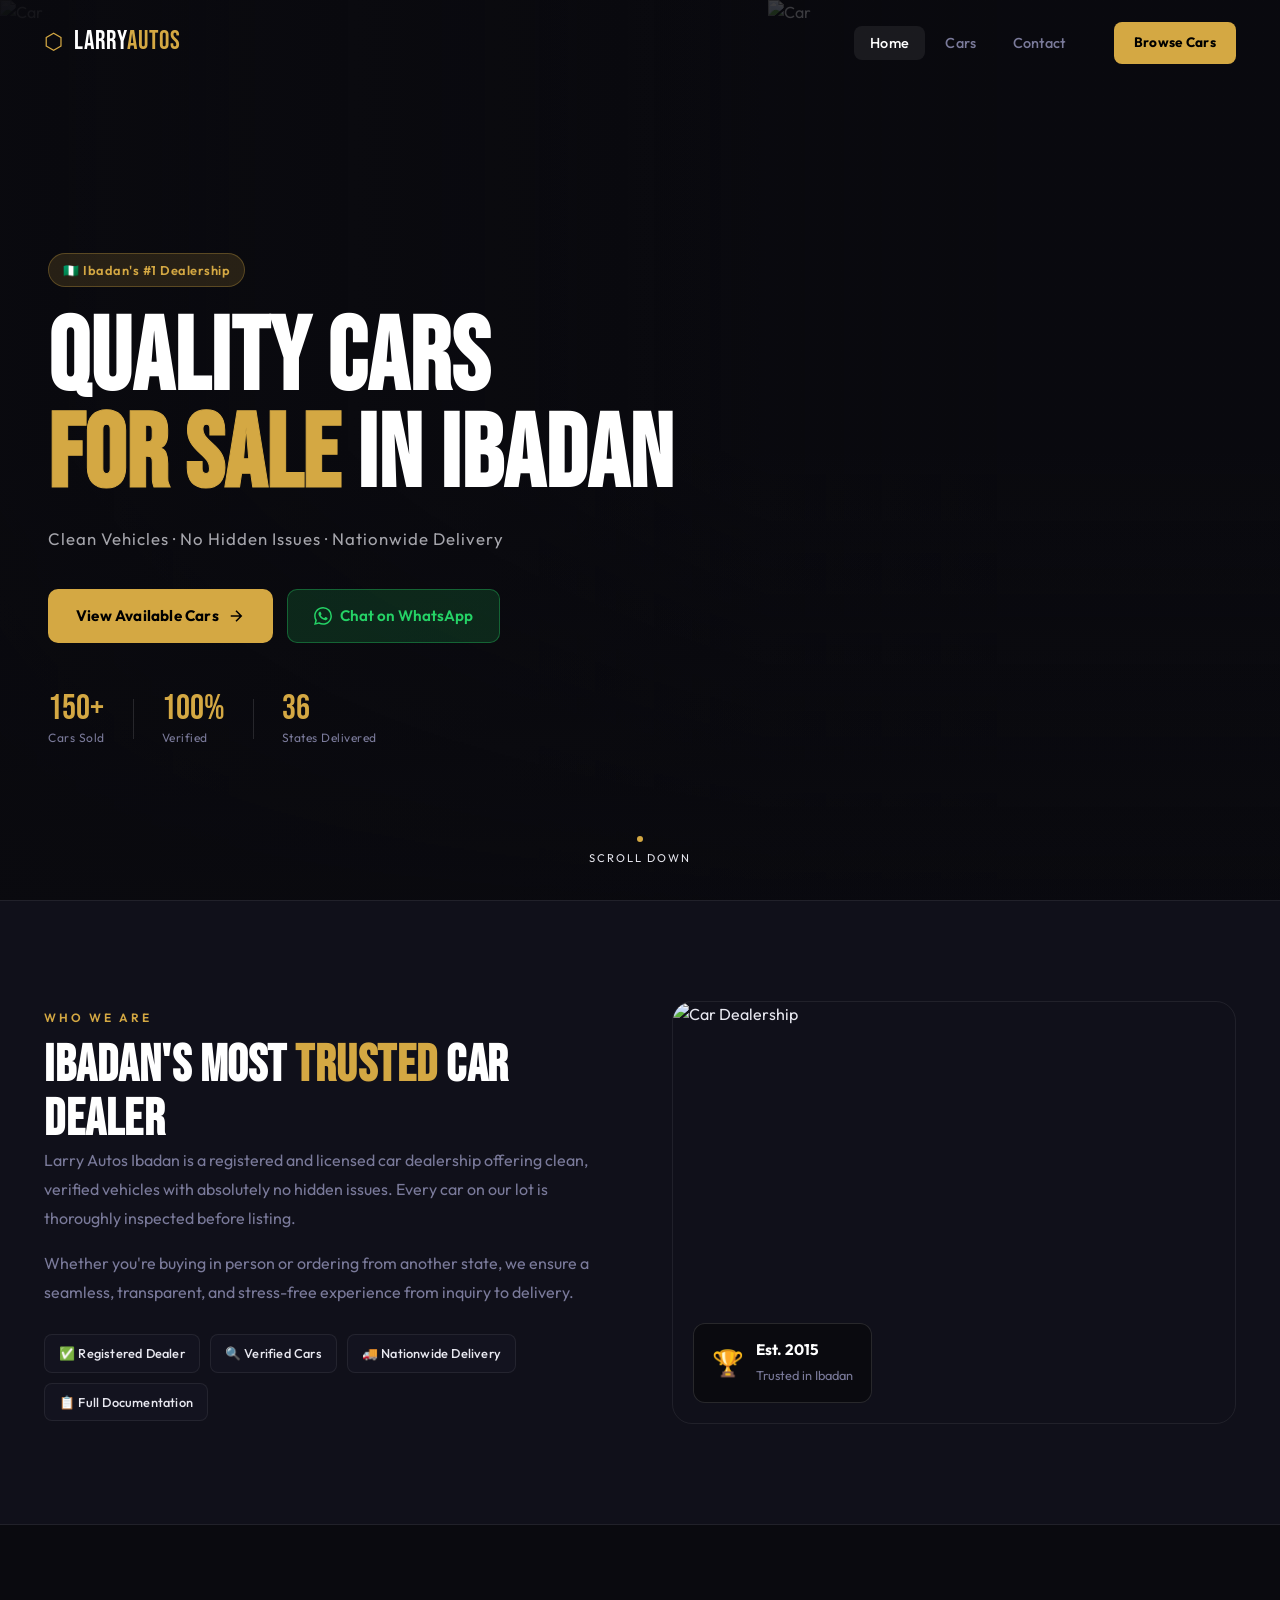
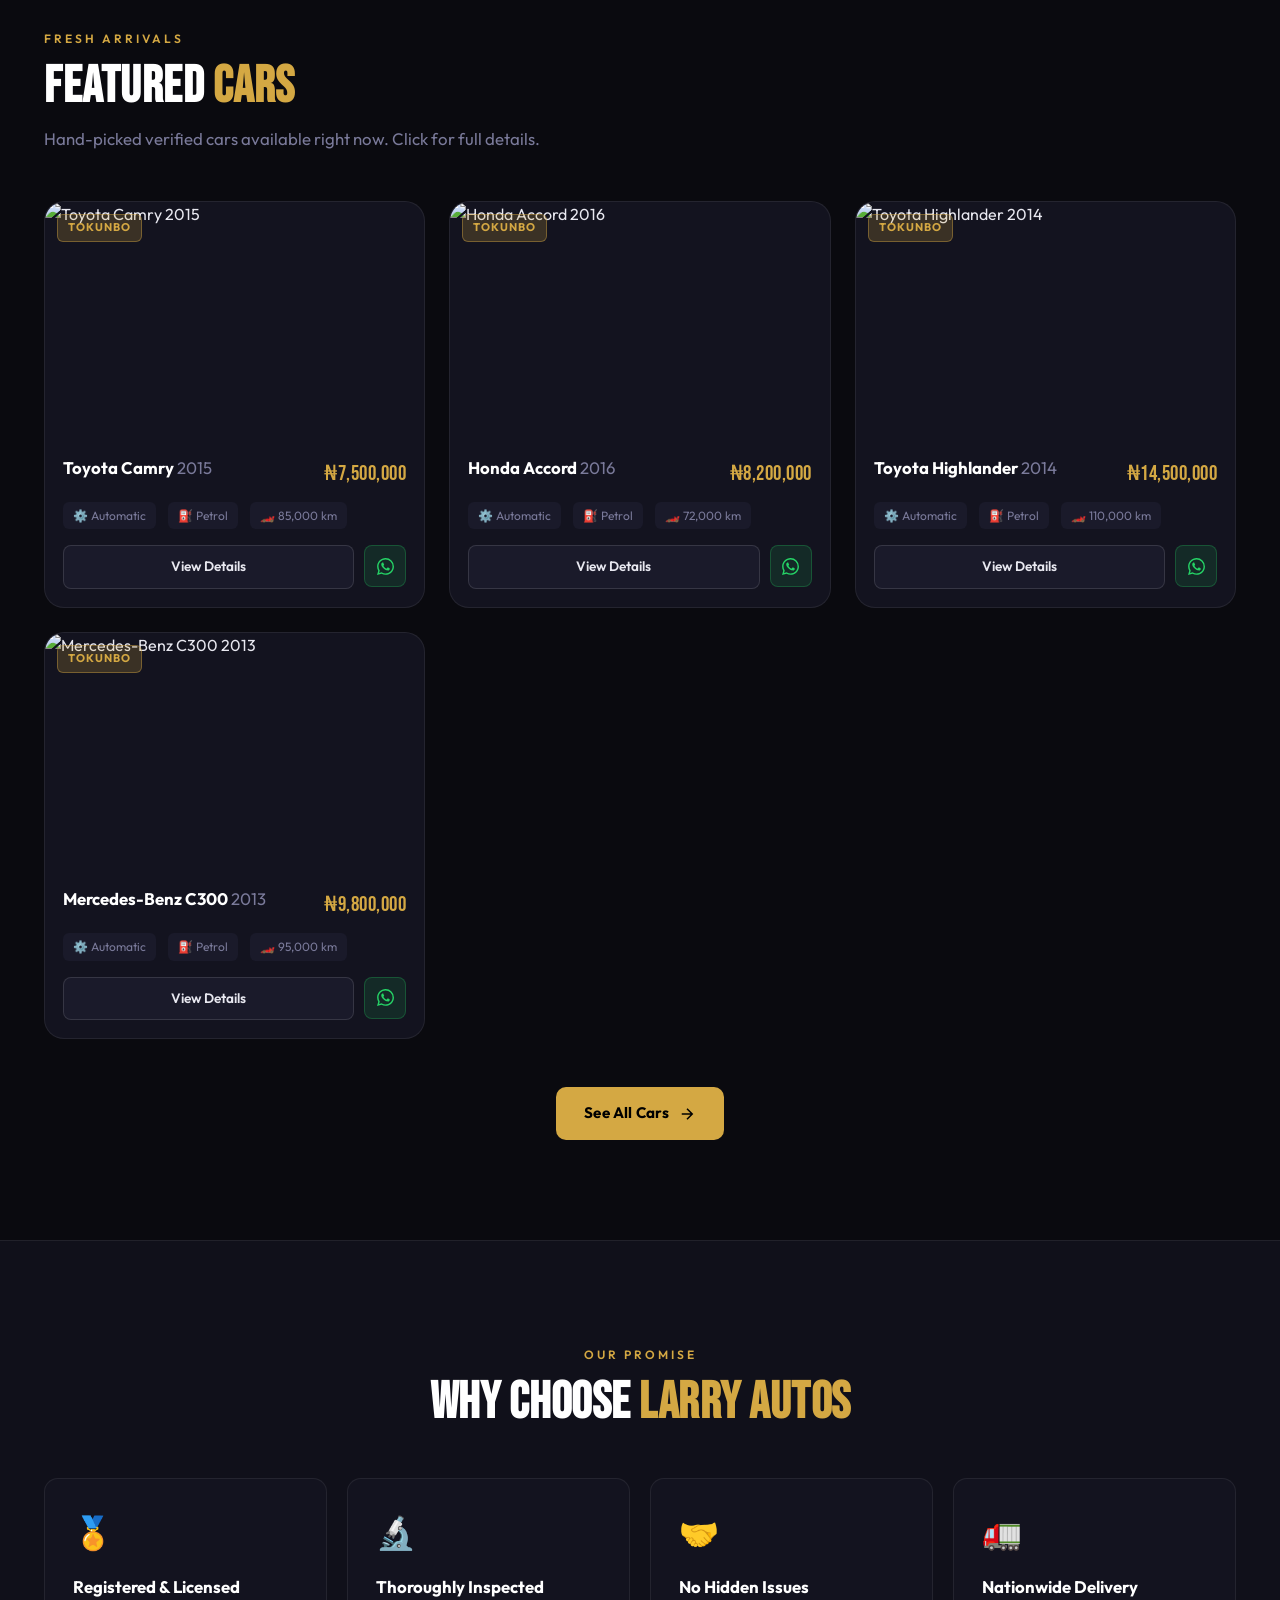
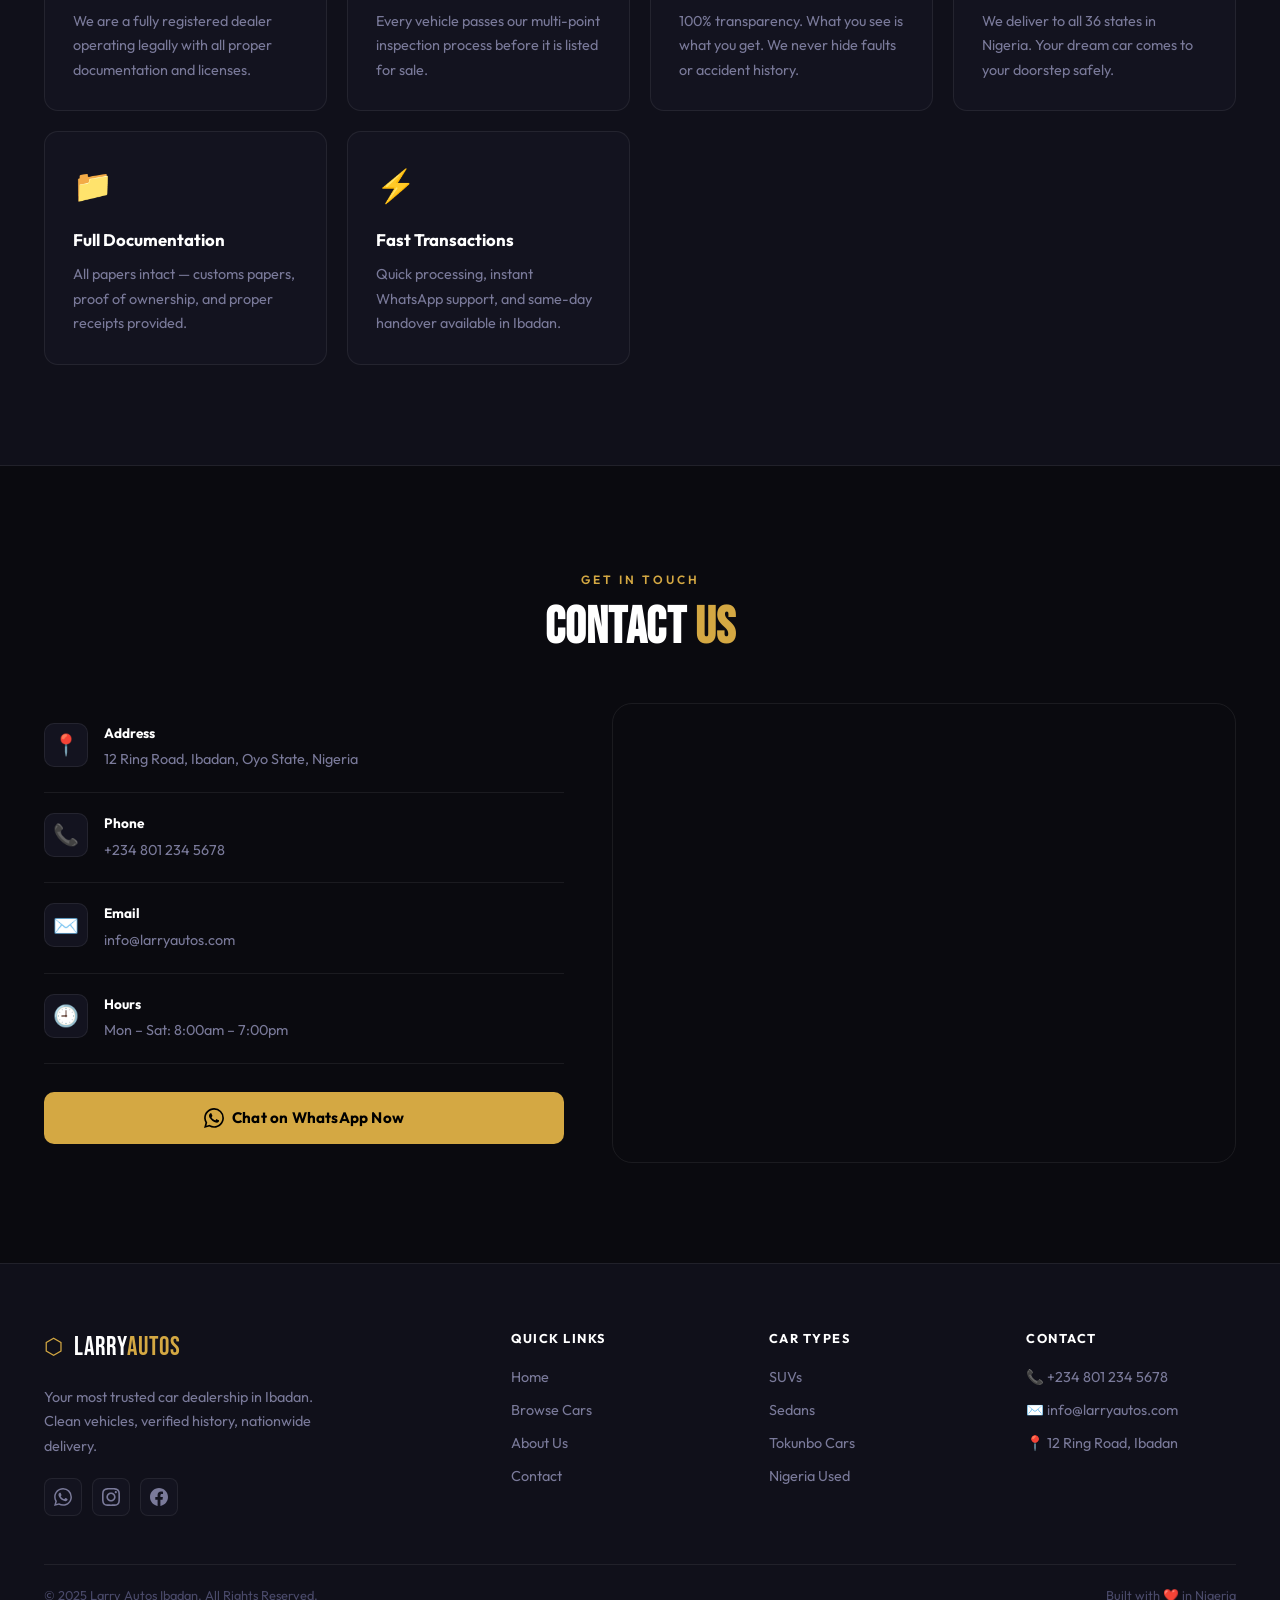
==== index.html @ ff85d88a "First commit" ====
<!DOCTYPE html>
<html lang="en">
<head>
  <meta charset="UTF-8" />
  <meta name="viewport" content="width=device-width, initial-scale=1.0" />
  <title>Larry Autos Ibadan — Quality Cars for Sale</title>
  <link rel="preconnect" href="https://fonts.googleapis.com" />
  <link rel="preconnect" href="https://fonts.gstatic.com" crossorigin />
  <link href="https://fonts.googleapis.com/css2?family=Bebas+Neue&family=Outfit:wght@300;400;500;600;700&display=swap" rel="stylesheet" />
  <link rel="stylesheet" href="style.css" />
</head>
<body>

<!-- ========== NAVBAR ========== -->
<nav class="navbar" id="navbar">
  <div class="nav-inner">
    <a href="index.html" class="logo">
      <span class="logo-icon">⬡</span>
      <span class="logo-text">Larry<span class="logo-accent">Autos</span></span>
    </a>
    <ul class="nav-links" id="navLinks">
      <li><a href="index.html" class="nav-link active">Home</a></li>
      <li><a href="cars.html" class="nav-link">Cars</a></li>
      <li><a href="#contact" class="nav-link">Contact</a></li>
    </ul>
    <a href="cars.html" class="btn-nav">Browse Cars</a>
    <button class="hamburger" id="hamburger" aria-label="Menu">
      <span></span><span></span><span></span>
    </button>
  </div>
</nav>

<!-- ========== HERO SECTION ========== -->
<section class="hero" id="home">
  <div class="hero-bg">
    <div class="hero-track" id="heroTrack">
      <!-- Cars injected by JS -->
    </div>
    <div class="hero-overlay"></div>
  </div>

  <div class="hero-content">
    <div class="hero-badge">🇳🇬 Ibadan's #1 Dealership</div>
    <h1 class="hero-title">
      Quality Cars<br/>
      <span class="hero-accent">For Sale</span> in Ibadan
    </h1>
    <p class="hero-sub">Clean Vehicles · No Hidden Issues · Nationwide Delivery</p>
    <div class="hero-cta">
      <a href="cars.html" class="btn-primary">
        View Available Cars
        <svg width="18" height="18" viewBox="0 0 24 24" fill="none" stroke="currentColor" stroke-width="2"><path d="M5 12h14M12 5l7 7-7 7"/></svg>
      </a>
      <a href="https://wa.me/2348012345678?text=Hello%20Larry%20Autos%2C%20I%20want%20to%20buy%20a%20car" target="_blank" class="btn-whatsapp">
        <svg width="18" height="18" viewBox="0 0 24 24" fill="currentColor"><path d="M17.472 14.382c-.297-.149-1.758-.867-2.03-.967-.273-.099-.471-.148-.67.15-.197.297-.767.966-.94 1.164-.173.199-.347.223-.644.075-.297-.15-1.255-.463-2.39-1.475-.883-.788-1.48-1.761-1.653-2.059-.173-.297-.018-.458.13-.606.134-.133.298-.347.446-.52.149-.174.198-.298.298-.497.099-.198.05-.371-.025-.52-.075-.149-.669-1.612-.916-2.207-.242-.579-.487-.5-.669-.51-.173-.008-.371-.01-.57-.01-.198 0-.52.074-.792.372-.272.297-1.04 1.016-1.04 2.479 0 1.462 1.065 2.875 1.213 3.074.149.198 2.096 3.2 5.077 4.487.709.306 1.262.489 1.694.625.712.227 1.36.195 1.871.118.571-.085 1.758-.719 2.006-1.413.248-.694.248-1.289.173-1.413-.074-.124-.272-.198-.57-.347m-5.421 7.403h-.004a9.87 9.87 0 01-5.031-1.378l-.361-.214-3.741.982.998-3.648-.235-.374a9.86 9.86 0 01-1.51-5.26c.001-5.45 4.436-9.884 9.888-9.884 2.64 0 5.122 1.03 6.988 2.898a9.825 9.825 0 012.893 6.994c-.003 5.45-4.437 9.884-9.885 9.884m8.413-18.297A11.815 11.815 0 0012.05 0C5.495 0 .16 5.335.157 11.892c0 2.096.547 4.142 1.588 5.945L.057 24l6.305-1.654a11.882 11.882 0 005.683 1.448h.005c6.554 0 11.89-5.335 11.893-11.893a11.821 11.821 0 00-3.48-8.413z"/></svg>
        Chat on WhatsApp
      </a>
    </div>
  </div>

  <div class="hero-stats">
    <div class="stat"><span class="stat-num">150+</span><span class="stat-label">Cars Sold</span></div>
    <div class="stat-divider"></div>
    <div class="stat"><span class="stat-num">100%</span><span class="stat-label">Verified</span></div>
    <div class="stat-divider"></div>
    <div class="stat"><span class="stat-num">36</span><span class="stat-label">States Delivered</span></div>
  </div>

  <div class="hero-scroll">
    <div class="scroll-dot"></div>
    <span>Scroll Down</span>
  </div>
</section>

<!-- ========== ABOUT SECTION ========== -->
<section class="about" id="about">
  <div class="container">
    <div class="about-grid">
      <div class="about-text">
        <div class="section-label">Who We Are</div>
        <h2 class="section-title">Ibadan's Most <span class="accent">Trusted</span> Car Dealer</h2>
        <p>Larry Autos Ibadan is a registered and licensed car dealership offering clean, verified vehicles with absolutely no hidden issues. Every car on our lot is thoroughly inspected before listing.</p>
        <p>Whether you're buying in person or ordering from another state, we ensure a seamless, transparent, and stress-free experience from inquiry to delivery.</p>
        <div class="about-badges">
          <div class="badge">✅ Registered Dealer</div>
          <div class="badge">🔍 Verified Cars</div>
          <div class="badge">🚚 Nationwide Delivery</div>
          <div class="badge">📋 Full Documentation</div>
        </div>
      </div>
      <div class="about-visual">
        <div class="about-img-wrap">
          <img src="https://images.unsplash.com/photo-1568844293986-8d0400bd4745?w=700&q=80" alt="Car Dealership" loading="lazy" />
          <div class="about-card-float">
            <div class="float-icon">🏆</div>
            <div>
              <strong>Est. 2015</strong>
              <span>Trusted in Ibadan</span>
            </div>
          </div>
        </div>
      </div>
    </div>
  </div>
</section>

<!-- ========== FEATURED CARS ========== -->
<section class="featured" id="featured">
  <div class="container">
    <div class="section-head">
      <div class="section-label">Fresh Arrivals</div>
      <h2 class="section-title">Featured <span class="accent">Cars</span></h2>
      <p>Hand-picked verified cars available right now. Click for full details.</p>
    </div>
    <div class="cars-grid" id="featuredGrid">
      <!-- Injected by JS -->
      <div class="skeleton-card"></div>
      <div class="skeleton-card"></div>
      <div class="skeleton-card"></div>
    </div>
    <div class="section-foot">
      <a href="cars.html" class="btn-primary">
        See All Cars
        <svg width="18" height="18" viewBox="0 0 24 24" fill="none" stroke="currentColor" stroke-width="2"><path d="M5 12h14M12 5l7 7-7 7"/></svg>
      </a>
    </div>
  </div>
</section>

<!-- ========== WHY CHOOSE US ========== -->
<section class="why" id="why">
  <div class="container">
    <div class="section-head center">
      <div class="section-label">Our Promise</div>
      <h2 class="section-title">Why Choose <span class="accent">Larry Autos</span></h2>
    </div>
    <div class="why-grid">
      <div class="why-card">
        <div class="why-icon">🏅</div>
        <h3>Registered & Licensed</h3>
        <p>We are a fully registered dealer operating legally with all proper documentation and licenses.</p>
      </div>
      <div class="why-card">
        <div class="why-icon">🔬</div>
        <h3>Thoroughly Inspected</h3>
        <p>Every vehicle passes our multi-point inspection process before it is listed for sale.</p>
      </div>
      <div class="why-card">
        <div class="why-icon">🤝</div>
        <h3>No Hidden Issues</h3>
        <p>100% transparency. What you see is what you get. We never hide faults or accident history.</p>
      </div>
      <div class="why-card">
        <div class="why-icon">🚛</div>
        <h3>Nationwide Delivery</h3>
        <p>We deliver to all 36 states in Nigeria. Your dream car comes to your doorstep safely.</p>
      </div>
      <div class="why-card">
        <div class="why-icon">📁</div>
        <h3>Full Documentation</h3>
        <p>All papers intact — customs papers, proof of ownership, and proper receipts provided.</p>
      </div>
      <div class="why-card">
        <div class="why-icon">⚡</div>
        <h3>Fast Transactions</h3>
        <p>Quick processing, instant WhatsApp support, and same-day handover available in Ibadan.</p>
      </div>
    </div>
  </div>
</section>

<!-- ========== CONTACT SECTION ========== -->
<section class="contact" id="contact">
  <div class="container">
    <div class="section-head center">
      <div class="section-label">Get In Touch</div>
      <h2 class="section-title">Contact <span class="accent">Us</span></h2>
    </div>
    <div class="contact-grid">
      <div class="contact-info">
        <div class="contact-item">
          <div class="contact-icon">📍</div>
          <div>
            <strong>Address</strong>
            <span>12 Ring Road, Ibadan, Oyo State, Nigeria</span>
          </div>
        </div>
        <div class="contact-item">
          <div class="contact-icon">📞</div>
          <div>
            <strong>Phone</strong>
            <span><a href="tel:+2348012345678">+234 801 234 5678</a></span>
          </div>
        </div>
        <div class="contact-item">
          <div class="contact-icon">✉️</div>
          <div>
            <strong>Email</strong>
            <span><a href="mailto:info@larryautos.com">info@larryautos.com</a></span>
          </div>
        </div>
        <div class="contact-item">
          <div class="contact-icon">🕘</div>
          <div>
            <strong>Hours</strong>
            <span>Mon – Sat: 8:00am – 7:00pm</span>
          </div>
        </div>
        <a href="https://wa.me/2348012345678?text=Hello%20Larry%20Autos%2C%20I%27d%20like%20to%20inquire%20about%20a%20car." target="_blank" class="btn-primary wa-big">
          <svg width="20" height="20" viewBox="0 0 24 24" fill="currentColor"><path d="M17.472 14.382c-.297-.149-1.758-.867-2.03-.967-.273-.099-.471-.148-.67.15-.197.297-.767.966-.94 1.164-.173.199-.347.223-.644.075-.297-.15-1.255-.463-2.39-1.475-.883-.788-1.48-1.761-1.653-2.059-.173-.297-.018-.458.13-.606.134-.133.298-.347.446-.52.149-.174.198-.298.298-.497.099-.198.05-.371-.025-.52-.075-.149-.669-1.612-.916-2.207-.242-.579-.487-.5-.669-.51-.173-.008-.371-.01-.57-.01-.198 0-.52.074-.792.372-.272.297-1.04 1.016-1.04 2.479 0 1.462 1.065 2.875 1.213 3.074.149.198 2.096 3.2 5.077 4.487.709.306 1.262.489 1.694.625.712.227 1.36.195 1.871.118.571-.085 1.758-.719 2.006-1.413.248-.694.248-1.289.173-1.413-.074-.124-.272-.198-.57-.347m-5.421 7.403h-.004a9.87 9.87 0 01-5.031-1.378l-.361-.214-3.741.982.998-3.648-.235-.374a9.86 9.86 0 01-1.51-5.26c.001-5.45 4.436-9.884 9.888-9.884 2.64 0 5.122 1.03 6.988 2.898a9.825 9.825 0 012.893 6.994c-.003 5.45-4.437 9.884-9.885 9.884m8.413-18.297A11.815 11.815 0 0012.05 0C5.495 0 .16 5.335.157 11.892c0 2.096.547 4.142 1.588 5.945L.057 24l6.305-1.654a11.882 11.882 0 005.683 1.448h.005c6.554 0 11.89-5.335 11.893-11.893a11.821 11.821 0 00-3.48-8.413z"/></svg>
          Chat on WhatsApp Now
        </a>
      </div>
      <div class="contact-map">
        <iframe src="https://www.google.com/maps/embed?pb=!1m18!1m12!1m3!1d126091.85985993965!2d3.8468908317871094!3d7.397505499999996!2m3!1f0!2f0!3f0!3m2!1i1024!2i768!4f13.1!3m3!1m2!1s0x10398d238b3a0c13%3A0x8c21ba4fbebaad8!2sIbadan%2C%20Oyo%20State!5e0!3m2!1sen!2sng!4v1710000000000!5m2!1sen!2sng" width="100%" height="100%" style="border:0;border-radius:16px;" allowfullscreen="" loading="lazy"></iframe>
      </div>
    </div>
  </div>
</section>

<!-- ========== FOOTER ========== -->
<footer class="footer">
  <div class="container">
    <div class="footer-grid">
      <div class="footer-brand">
        <a href="index.html" class="logo">
          <span class="logo-icon">⬡</span>
          <span class="logo-text">Larry<span class="logo-accent">Autos</span></span>
        </a>
        <p>Your most trusted car dealership in Ibadan. Clean vehicles, verified history, nationwide delivery.</p>
        <div class="footer-social">
          <a href="https://wa.me/2348012345678" target="_blank" aria-label="WhatsApp">
            <svg width="18" height="18" viewBox="0 0 24 24" fill="currentColor"><path d="M17.472 14.382c-.297-.149-1.758-.867-2.03-.967-.273-.099-.471-.148-.67.15-.197.297-.767.966-.94 1.164-.173.199-.347.223-.644.075-.297-.15-1.255-.463-2.39-1.475-.883-.788-1.48-1.761-1.653-2.059-.173-.297-.018-.458.13-.606.134-.133.298-.347.446-.52.149-.174.198-.298.298-.497.099-.198.05-.371-.025-.52-.075-.149-.669-1.612-.916-2.207-.242-.579-.487-.5-.669-.51-.173-.008-.371-.01-.57-.01-.198 0-.52.074-.792.372-.272.297-1.04 1.016-1.04 2.479 0 1.462 1.065 2.875 1.213 3.074.149.198 2.096 3.2 5.077 4.487.709.306 1.262.489 1.694.625.712.227 1.36.195 1.871.118.571-.085 1.758-.719 2.006-1.413.248-.694.248-1.289.173-1.413-.074-.124-.272-.198-.57-.347m-5.421 7.403h-.004a9.87 9.87 0 01-5.031-1.378l-.361-.214-3.741.982.998-3.648-.235-.374a9.86 9.86 0 01-1.51-5.26c.001-5.45 4.436-9.884 9.888-9.884 2.64 0 5.122 1.03 6.988 2.898a9.825 9.825 0 012.893 6.994c-.003 5.45-4.437 9.884-9.885 9.884m8.413-18.297A11.815 11.815 0 0012.05 0C5.495 0 .16 5.335.157 11.892c0 2.096.547 4.142 1.588 5.945L.057 24l6.305-1.654a11.882 11.882 0 005.683 1.448h.005c6.554 0 11.89-5.335 11.893-11.893a11.821 11.821 0 00-3.48-8.413z"/></svg>
          </a>
          <a href="https://instagram.com/larryautos" target="_blank" aria-label="Instagram">
            <svg width="18" height="18" viewBox="0 0 24 24" fill="currentColor"><path d="M12 2.163c3.204 0 3.584.012 4.85.07 3.252.148 4.771 1.691 4.919 4.919.058 1.265.069 1.645.069 4.849 0 3.205-.012 3.584-.069 4.849-.149 3.225-1.664 4.771-4.919 4.919-1.266.058-1.644.07-4.85.07-3.204 0-3.584-.012-4.849-.07-3.26-.149-4.771-1.699-4.919-4.92-.058-1.265-.07-1.644-.07-4.849 0-3.204.013-3.583.07-4.849.149-3.227 1.664-4.771 4.919-4.919 1.266-.057 1.645-.069 4.849-.069zm0-2.163c-3.259 0-3.667.014-4.947.072-4.358.2-6.78 2.618-6.98 6.98-.059 1.281-.073 1.689-.073 4.948 0 3.259.014 3.668.072 4.948.2 4.358 2.618 6.78 6.98 6.98 1.281.058 1.689.072 4.948.072 3.259 0 3.668-.014 4.948-.072 4.354-.2 6.782-2.618 6.979-6.98.059-1.28.073-1.689.073-4.948 0-3.259-.014-3.667-.072-4.947-.196-4.354-2.617-6.78-6.979-6.98-1.281-.059-1.69-.073-4.949-.073zm0 5.838c-3.403 0-6.162 2.759-6.162 6.162s2.759 6.163 6.162 6.163 6.162-2.759 6.162-6.163c0-3.403-2.759-6.162-6.162-6.162zm0 10.162c-2.209 0-4-1.79-4-4 0-2.209 1.791-4 4-4s4 1.791 4 4c0 2.21-1.791 4-4 4zm6.406-11.845c-.796 0-1.441.645-1.441 1.44s.645 1.44 1.441 1.44c.795 0 1.439-.645 1.439-1.44s-.644-1.44-1.439-1.44z"/></svg>
          </a>
          <a href="https://facebook.com/larryautos" target="_blank" aria-label="Facebook">
            <svg width="18" height="18" viewBox="0 0 24 24" fill="currentColor"><path d="M24 12.073c0-6.627-5.373-12-12-12s-12 5.373-12 12c0 5.99 4.388 10.954 10.125 11.854v-8.385H7.078v-3.47h3.047V9.43c0-3.007 1.792-4.669 4.533-4.669 1.312 0 2.686.235 2.686.235v2.953H15.83c-1.491 0-1.956.925-1.956 1.874v2.25h3.328l-.532 3.47h-2.796v8.385C19.612 23.027 24 18.062 24 12.073z"/></svg>
          </a>
        </div>
      </div>
      <div class="footer-col">
        <h4>Quick Links</h4>
        <ul>
          <li><a href="index.html">Home</a></li>
          <li><a href="cars.html">Browse Cars</a></li>
          <li><a href="#about">About Us</a></li>
          <li><a href="#contact">Contact</a></li>
        </ul>
      </div>
      <div class="footer-col">
        <h4>Car Types</h4>
        <ul>
          <li><a href="cars.html?type=suv">SUVs</a></li>
          <li><a href="cars.html?type=sedan">Sedans</a></li>
          <li><a href="cars.html?condition=tokunbo">Tokunbo Cars</a></li>
          <li><a href="cars.html?condition=nigeria+used">Nigeria Used</a></li>
        </ul>
      </div>
      <div class="footer-col">
        <h4>Contact</h4>
        <ul>
          <li>📞 +234 801 234 5678</li>
          <li>✉️ info@larryautos.com</li>
          <li>📍 12 Ring Road, Ibadan</li>
        </ul>
      </div>
    </div>
    <div class="footer-bottom">
      <p>© 2025 Larry Autos Ibadan. All Rights Reserved.</p>
      <p>Built with ❤️ in Nigeria</p>
    </div>
  </div>
</footer>

<script src="main.js"></script>
<script>
  // Load featured cars
  fetch('data.json')
    .then(r => r.json())
    .then(data => {
      const featured = data.cars.filter(c => c.featured).slice(0, 6);
      const grid = document.getElementById('featuredGrid');
      grid.innerHTML = featured.map(car => buildCarCard(car)).join('');
    });
</script>
</body>
</html>
---- style.css ----
/* ============================================================
   LARRY AUTOS — style.css
   Dark luxury automotive theme
   ============================================================ */

/* ---------- CSS VARIABLES ---------- */
:root {
  --bg:         #0a0a0f;
  --bg-2:       #10101a;
  --bg-card:    #13131f;
  --bg-card-2:  #1a1a2a;
  --border:     rgba(255,255,255,0.07);
  --border-2:   rgba(255,255,255,0.12);
  --gold:       #d4a843;
  --gold-dark:  #b8912e;
  --gold-light: #f0c060;
  --red:        #e03535;
  --green:      #25d366;
  --text:       #e8e8f0;
  --text-muted: #7a7a9a;
  --text-dim:   #4a4a6a;
  --white:      #ffffff;
  --font-head:  'Bebas Neue', sans-serif;
  --font-body:  'Outfit', sans-serif;
  --radius:     14px;
  --radius-lg:  20px;
  --shadow:     0 8px 32px rgba(0,0,0,0.5);
  --shadow-glow:0 0 40px rgba(212,168,67,0.15);
  --transition: all 0.3s cubic-bezier(0.4,0,0.2,1);
}

/* ---------- RESET & BASE ---------- */
*, *::before, *::after { box-sizing: border-box; margin: 0; padding: 0; }

html { scroll-behavior: smooth; font-size: 16px; }

body {
  background: var(--bg);
  color: var(--text);
  font-family: var(--font-body);
  line-height: 1.6;
  overflow-x: hidden;
}

body.inner-page { padding-top: 80px; }

img { display: block; width: 100%; height: 100%; object-fit: cover; }
a { color: inherit; text-decoration: none; }
ul { list-style: none; }
button { cursor: pointer; border: none; background: none; font-family: var(--font-body); }

.container {
  width: 100%;
  max-width: 1240px;
  margin: 0 auto;
  padding: 0 24px;
}

/* ---------- SCROLLBAR ---------- */
::-webkit-scrollbar { width: 6px; }
::-webkit-scrollbar-track { background: var(--bg); }
::-webkit-scrollbar-thumb { background: var(--gold-dark); border-radius: 3px; }

/* ---------- SELECTION ---------- */
::selection { background: var(--gold); color: #000; }

/* ============================================================
   NAVBAR
   ============================================================ */
.navbar {
  position: fixed;
  top: 0; left: 0; right: 0;
  z-index: 1000;
  padding: 22px 0;
  transition: var(--transition);
}

.navbar.scrolled {
  background: rgba(10,10,15,0.96);
  backdrop-filter: blur(20px);
  border-bottom: 1px solid var(--border);
  padding: 14px 0;
  box-shadow: 0 4px 30px rgba(0,0,0,0.4);
}

.nav-inner {
  max-width: 1240px;
  margin: 0 auto;
  padding: 0 24px;
  display: flex;
  align-items: center;
  gap: 32px;
}

.logo {
  display: flex;
  align-items: center;
  gap: 10px;
  font-family: var(--font-head);
  font-size: 1.6rem;
  letter-spacing: 1px;
  text-decoration: none;
  flex-shrink: 0;
}

.logo-icon {
  color: var(--gold);
  font-size: 1.4rem;
  line-height: 1;
}

.logo-text { color: var(--white); }
.logo-accent { color: var(--gold); }

.nav-links {
  display: flex;
  gap: 4px;
  margin-left: auto;
}

.nav-link {
  padding: 8px 16px;
  font-size: 0.9rem;
  font-weight: 500;
  color: var(--text-muted);
  border-radius: 8px;
  transition: var(--transition);
  letter-spacing: 0.3px;
}

.nav-link:hover, .nav-link.active {
  color: var(--white);
  background: var(--border);
}

.btn-nav {
  background: var(--gold);
  color: #000;
  font-weight: 700;
  font-size: 0.85rem;
  padding: 10px 20px;
  border-radius: 8px;
  letter-spacing: 0.3px;
  transition: var(--transition);
  white-space: nowrap;
  flex-shrink: 0;
}

.btn-nav:hover { background: var(--gold-light); transform: translateY(-1px); }

.hamburger {
  display: none;
  flex-direction: column;
  gap: 5px;
  padding: 4px;
  margin-left: auto;
}

.hamburger span {
  display: block;
  width: 24px; height: 2px;
  background: var(--white);
  border-radius: 2px;
  transition: var(--transition);
}

.hamburger.open span:nth-child(1) { transform: translateY(7px) rotate(45deg); }
.hamburger.open span:nth-child(2) { opacity: 0; transform: translateX(-8px); }
.hamburger.open span:nth-child(3) { transform: translateY(-7px) rotate(-45deg); }

/* ============================================================
   BUTTONS
   ============================================================ */
.btn-primary {
  display: inline-flex;
  align-items: center;
  gap: 8px;
  background: var(--gold);
  color: #000;
  font-weight: 700;
  font-size: 0.95rem;
  padding: 14px 28px;
  border-radius: 10px;
  transition: var(--transition);
  letter-spacing: 0.2px;
}

.btn-primary:hover {
  background: var(--gold-light);
  transform: translateY(-2px);
  box-shadow: 0 8px 24px rgba(212,168,67,0.35);
}

.btn-whatsapp {
  display: inline-flex;
  align-items: center;
  gap: 8px;
  background: rgba(37,211,102,0.15);
  border: 1px solid rgba(37,211,102,0.35);
  color: var(--green);
  font-weight: 600;
  font-size: 0.95rem;
  padding: 14px 26px;
  border-radius: 10px;
  transition: var(--transition);
}

.btn-whatsapp:hover {
  background: rgba(37,211,102,0.25);
  transform: translateY(-2px);
}

.btn-outline {
  display: inline-flex;
  align-items: center;
  gap: 8px;
  background: transparent;
  border: 1px solid var(--border-2);
  color: var(--text);
  font-weight: 600;
  font-size: 0.95rem;
  padding: 14px 26px;
  border-radius: 10px;
  transition: var(--transition);
}

.btn-outline:hover {
  border-color: var(--gold);
  color: var(--gold);
  transform: translateY(-2px);
}

/* ============================================================
   HERO SECTION
   ============================================================ */
.hero {
  position: relative;
  min-height: 100vh;
  display: flex;
  flex-direction: column;
  justify-content: center;
  overflow: hidden;
}

.hero-bg {
  position: absolute;
  inset: 0;
  overflow: hidden;
}

.hero-track {
  display: flex;
  gap: 0;
  height: 100%;
  animation: slideTrack 28s linear infinite;
  will-change: transform;
}

@keyframes slideTrack {
  0%   { transform: translateX(0); }
  100% { transform: translateX(-50%); }
}

.hero-car-slide {
  flex-shrink: 0;
  width: 60vw;
  height: 100vh;
  position: relative;
  overflow: hidden;
}

.hero-car-slide img {
  width: 100%;
  height: 100%;
  object-fit: cover;
  object-position: center;
  filter: brightness(0.5) saturate(0.8);
}

.slide-shimmer {
  position: absolute;
  inset: 0;
  background: linear-gradient(90deg, rgba(10,10,15,0.4) 0%, transparent 30%, transparent 70%, rgba(10,10,15,0.4) 100%);
}

.hero-overlay {
  position: absolute;
  inset: 0;
  background: 
    linear-gradient(to right, rgba(10,10,15,0.85) 0%, rgba(10,10,15,0.3) 60%),
    linear-gradient(to top, rgba(10,10,15,0.9) 0%, transparent 50%);
}

.hero-content {
  position: relative;
  z-index: 10;
  padding: 0 24px;
  max-width: 720px;
  margin: 0 auto 0 max(24px, calc(50vw - 620px));
  padding-top: 100px;
}

.hero-badge {
  display: inline-flex;
  align-items: center;
  gap: 8px;
  background: rgba(212,168,67,0.15);
  border: 1px solid rgba(212,168,67,0.3);
  color: var(--gold);
  font-size: 0.8rem;
  font-weight: 600;
  padding: 6px 14px;
  border-radius: 100px;
  letter-spacing: 0.5px;
  margin-bottom: 24px;
  animation: fadeInDown 0.6s ease both;
}

.hero-title {
  font-family: var(--font-head);
  font-size: clamp(3.5rem, 8vw, 7rem);
  line-height: 0.95;
  letter-spacing: 1px;
  color: var(--white);
  margin-bottom: 20px;
  animation: fadeInUp 0.7s ease 0.1s both;
}

.hero-accent {
  color: var(--gold);
  -webkit-text-stroke: 1px var(--gold);
}

.hero-sub {
  font-size: 1.05rem;
  color: rgba(232,232,240,0.7);
  margin-bottom: 36px;
  letter-spacing: 1px;
  animation: fadeInUp 0.7s ease 0.2s both;
}

.hero-cta {
  display: flex;
  gap: 14px;
  flex-wrap: wrap;
  animation: fadeInUp 0.7s ease 0.3s both;
}

.hero-stats {
  position: relative;
  z-index: 10;
  display: flex;
  align-items: center;
  gap: 0;
  padding: 0 24px;
  margin: 48px auto 0 max(24px, calc(50vw - 620px));
  max-width: 500px;
  animation: fadeInUp 0.7s ease 0.5s both;
}

.stat {
  display: flex;
  flex-direction: column;
  padding: 0 28px;
}

.stat:first-child { padding-left: 0; }

.stat-num {
  font-family: var(--font-head);
  font-size: 2.2rem;
  color: var(--gold);
  line-height: 1;
}

.stat-label {
  font-size: 0.75rem;
  color: var(--text-muted);
  letter-spacing: 0.5px;
  margin-top: 2px;
}

.stat-divider {
  width: 1px;
  height: 40px;
  background: var(--border-2);
}

.hero-scroll {
  position: absolute;
  bottom: 32px;
  left: 50%;
  transform: translateX(-50%);
  z-index: 10;
  display: flex;
  flex-direction: column;
  align-items: center;
  gap: 8px;
  opacity: 0.5;
  animation: fadeIn 1s ease 1s both;
}

.scroll-dot {
  width: 6px; height: 6px;
  border-radius: 50%;
  background: var(--gold);
  animation: scrollBounce 1.5s ease infinite;
}

@keyframes scrollBounce {
  0%, 100% { transform: translateY(0); opacity: 1; }
  50%       { transform: translateY(6px); opacity: 0.4; }
}

.hero-scroll span { font-size: 0.7rem; letter-spacing: 2px; text-transform: uppercase; }

/* ============================================================
   SECTION COMMONS
   ============================================================ */
.section-label {
  display: inline-block;
  font-size: 0.75rem;
  font-weight: 600;
  letter-spacing: 3px;
  text-transform: uppercase;
  color: var(--gold);
  margin-bottom: 12px;
}

.section-title {
  font-family: var(--font-head);
  font-size: clamp(2.2rem, 4vw, 3.4rem);
  line-height: 1.05;
  color: var(--white);
  letter-spacing: 0.5px;
}

.section-head {
  margin-bottom: 48px;
}

.section-head.center { text-align: center; }
.section-head p { color: var(--text-muted); margin-top: 12px; font-size: 1.05rem; max-width: 500px; }
.section-head.center p { margin: 12px auto 0; }

.section-foot { text-align: center; margin-top: 48px; }

.accent { color: var(--gold); }

/* ============================================================
   ABOUT SECTION
   ============================================================ */
.about {
  padding: 100px 0;
  background: var(--bg-2);
  border-top: 1px solid var(--border);
  border-bottom: 1px solid var(--border);
}

.about-grid {
  display: grid;
  grid-template-columns: 1fr 1fr;
  gap: 64px;
  align-items: center;
}

.about-text p {
  color: var(--text-muted);
  margin-bottom: 16px;
  line-height: 1.8;
}

.about-badges {
  display: flex;
  flex-wrap: wrap;
  gap: 10px;
  margin-top: 28px;
}

.badge {
  background: var(--bg-card);
  border: 1px solid var(--border);
  color: var(--text);
  font-size: 0.8rem;
  font-weight: 500;
  padding: 8px 14px;
  border-radius: 8px;
  letter-spacing: 0.2px;
}

.about-img-wrap {
  position: relative;
  border-radius: var(--radius-lg);
  overflow: hidden;
  aspect-ratio: 4/3;
  border: 1px solid var(--border);
}

.about-img-wrap img {
  width: 100%;
  height: 100%;
  transition: transform 0.6s ease;
}

.about-img-wrap:hover img { transform: scale(1.04); }

.about-card-float {
  position: absolute;
  bottom: 20px;
  left: 20px;
  background: rgba(10,10,15,0.92);
  backdrop-filter: blur(12px);
  border: 1px solid var(--border-2);
  border-radius: 12px;
  padding: 14px 18px;
  display: flex;
  align-items: center;
  gap: 12px;
}

.float-icon { font-size: 1.6rem; }

.about-card-float strong { display: block; color: var(--white); font-size: 0.95rem; }
.about-card-float span  { color: var(--text-muted); font-size: 0.8rem; }

/* ============================================================
   CAR CARDS
   ============================================================ */
.cars-grid {
  display: grid;
  grid-template-columns: repeat(auto-fill, minmax(320px, 1fr));
  gap: 24px;
}

.car-card {
  background: var(--bg-card);
  border: 1px solid var(--border);
  border-radius: var(--radius-lg);
  overflow: hidden;
  transition: var(--transition);
}

.car-card:hover {
  border-color: var(--border-2);
  transform: translateY(-6px);
  box-shadow: var(--shadow), var(--shadow-glow);
}

.card-img-wrap {
  position: relative;
  aspect-ratio: 16/10;
  overflow: hidden;
}

.card-img-wrap img {
  transition: transform 0.5s ease;
}

.car-card:hover .card-img-wrap img { transform: scale(1.06); }

.card-condition {
  position: absolute;
  top: 12px; left: 12px;
  font-size: 0.7rem;
  font-weight: 700;
  letter-spacing: 1px;
  text-transform: uppercase;
  padding: 4px 10px;
  border-radius: 6px;
  z-index: 2;
}

.cond-tokunbo, .tag-tokunbo {
  background: rgba(212,168,67,0.2);
  border: 1px solid rgba(212,168,67,0.4);
  color: var(--gold);
}

.cond-used, .tag-used {
  background: rgba(100,140,255,0.15);
  border: 1px solid rgba(100,140,255,0.3);
  color: #8ab4ff;
}

.card-sold, .sold-overlay {
  position: absolute;
  inset: 0;
  background: rgba(10,10,15,0.75);
  display: flex;
  align-items: center;
  justify-content: center;
  font-family: var(--font-head);
  font-size: 2.5rem;
  letter-spacing: 4px;
  color: var(--red);
  z-index: 3;
  backdrop-filter: blur(4px);
}

.card-overlay {
  position: absolute;
  inset: 0;
  background: rgba(212,168,67,0.08);
  display: flex;
  align-items: center;
  justify-content: center;
  opacity: 0;
  transition: var(--transition);
  z-index: 2;
}

.card-overlay span {
  background: var(--gold);
  color: #000;
  font-weight: 700;
  font-size: 0.85rem;
  padding: 10px 20px;
  border-radius: 8px;
  transform: translateY(8px);
  transition: var(--transition);
  letter-spacing: 0.3px;
}

.car-card:hover .card-overlay { opacity: 1; }
.car-card:hover .card-overlay span { transform: translateY(0); }

.card-body { padding: 18px; }

.card-top {
  display: flex;
  justify-content: space-between;
  align-items: flex-start;
  gap: 12px;
  margin-bottom: 12px;
}

.card-name {
  font-size: 1.05rem;
  font-weight: 700;
  color: var(--white);
  line-height: 1.3;
}

.card-name span { color: var(--text-muted); font-weight: 400; }

.card-price {
  font-family: var(--font-head);
  font-size: 1.3rem;
  color: var(--gold);
  white-space: nowrap;
  letter-spacing: 0.5px;
}

.card-specs {
  display: flex;
  gap: 12px;
  flex-wrap: wrap;
  margin-bottom: 16px;
}

.card-specs span {
  font-size: 0.75rem;
  color: var(--text-muted);
  background: var(--bg-card-2);
  padding: 4px 10px;
  border-radius: 6px;
}

.card-actions {
  display: flex;
  gap: 10px;
}

.btn-card-details {
  flex: 1;
  background: var(--bg-card-2);
  border: 1px solid var(--border-2);
  color: var(--text);
  font-weight: 600;
  font-size: 0.85rem;
  padding: 10px 16px;
  border-radius: 8px;
  text-align: center;
  transition: var(--transition);
}

.btn-card-details:hover {
  background: var(--gold);
  border-color: var(--gold);
  color: #000;
}

.btn-card-wa {
  background: rgba(37,211,102,0.12);
  border: 1px solid rgba(37,211,102,0.25);
  color: var(--green);
  width: 42px;
  height: 42px;
  border-radius: 8px;
  display: flex;
  align-items: center;
  justify-content: center;
  flex-shrink: 0;
  transition: var(--transition);
}

.btn-card-wa:hover { background: rgba(37,211,102,0.25); }

/* ============================================================
   FEATURED SECTION
   ============================================================ */
.featured {
  padding: 100px 0;
  background: var(--bg);
}

/* ============================================================
   WHY CHOOSE US
   ============================================================ */
.why {
  padding: 100px 0;
  background: var(--bg-2);
  border-top: 1px solid var(--border);
  border-bottom: 1px solid var(--border);
}

.why-grid {
  display: grid;
  grid-template-columns: repeat(auto-fill, minmax(280px, 1fr));
  gap: 20px;
}

.why-card {
  background: var(--bg-card);
  border: 1px solid var(--border);
  border-radius: var(--radius);
  padding: 28px;
  transition: var(--transition);
}

.why-card:hover {
  border-color: var(--gold);
  background: var(--bg-card-2);
  transform: translateY(-4px);
  box-shadow: var(--shadow-glow);
}

.why-icon {
  font-size: 2rem;
  margin-bottom: 16px;
}

.why-card h3 {
  font-size: 1.05rem;
  font-weight: 700;
  color: var(--white);
  margin-bottom: 8px;
}

.why-card p {
  font-size: 0.9rem;
  color: var(--text-muted);
  line-height: 1.7;
}

/* ============================================================
   CONTACT SECTION
   ============================================================ */
.contact { padding: 100px 0; }

.contact-grid {
  display: grid;
  grid-template-columns: 1fr 1.2fr;
  gap: 48px;
  align-items: start;
}

.contact-info { display: flex; flex-direction: column; gap: 0; }

.contact-item {
  display: flex;
  align-items: flex-start;
  gap: 16px;
  padding: 20px 0;
  border-bottom: 1px solid var(--border);
}

.contact-icon {
  font-size: 1.3rem;
  width: 44px;
  height: 44px;
  background: var(--bg-card);
  border: 1px solid var(--border);
  border-radius: 10px;
  display: flex;
  align-items: center;
  justify-content: center;
  flex-shrink: 0;
}

.contact-item strong { display: block; color: var(--white); font-size: 0.85rem; margin-bottom: 2px; }
.contact-item span   { color: var(--text-muted); font-size: 0.9rem; }
.contact-item a      { color: var(--text-muted); transition: color 0.2s; }
.contact-item a:hover { color: var(--gold); }

.wa-big { margin-top: 28px; justify-content: center; }

.contact-map {
  height: 460px;
  border-radius: var(--radius-lg);
  overflow: hidden;
  border: 1px solid var(--border);
}

/* ============================================================
   PAGE HERO (inner pages)
   ============================================================ */
.page-hero {
  background: var(--bg-2);
  border-bottom: 1px solid var(--border);
  padding: 64px 24px 48px;
  text-align: center;
}

.page-hero h1 { font-family: var(--font-head); font-size: clamp(2.4rem, 5vw, 4rem); letter-spacing: 1px; }
.page-hero p { color: var(--text-muted); margin-top: 12px; max-width: 520px; margin-left: auto; margin-right: auto; }

/* ============================================================
   FILTERS (cars.html)
   ============================================================ */
.filters-section {
  padding: 32px 0 0;
  background: var(--bg);
}

.search-bar-wrap {
  position: relative;
  margin-bottom: 20px;
}

.search-icon {
  position: absolute;
  left: 18px;
  top: 50%;
  transform: translateY(-50%);
  color: var(--text-muted);
  pointer-events: none;
}

.search-bar {
  width: 100%;
  background: var(--bg-card);
  border: 1px solid var(--border);
  border-radius: var(--radius);
  padding: 16px 48px 16px 50px;
  font-family: var(--font-body);
  font-size: 1rem;
  color: var(--text);
  outline: none;
  transition: var(--transition);
}

.search-bar::placeholder { color: var(--text-dim); }
.search-bar:focus { border-color: var(--gold); box-shadow: 0 0 0 3px rgba(212,168,67,0.1); }

.search-clear {
  position: absolute;
  right: 14px;
  top: 50%;
  transform: translateY(-50%);
  color: var(--text-muted);
  font-size: 0.9rem;
  width: 28px; height: 28px;
  border-radius: 50%;
  display: flex;
  align-items: center;
  justify-content: center;
  transition: var(--transition);
}

.search-clear:hover { background: var(--bg-card-2); color: var(--white); }

.filter-row {
  display: flex;
  gap: 12px;
  flex-wrap: wrap;
  align-items: flex-end;
}

.filter-group {
  display: flex;
  flex-direction: column;
  gap: 6px;
  flex: 1;
  min-width: 160px;
}

.filter-group label { font-size: 0.75rem; color: var(--text-muted); font-weight: 500; letter-spacing: 0.5px; text-transform: uppercase; }

.filter-select {
  background: var(--bg-card);
  border: 1px solid var(--border);
  border-radius: 10px;
  padding: 10px 14px;
  color: var(--text);
  font-family: var(--font-body);
  font-size: 0.9rem;
  outline: none;
  cursor: pointer;
  transition: var(--transition);
  appearance: none;
  background-image: url("data:image/svg+xml,%3Csvg xmlns='http://www.w3.org/2000/svg' width='12' height='12' viewBox='0 0 24 24' fill='none' stroke='%237a7a9a' stroke-width='2'%3E%3Cpath d='M6 9l6 6 6-6'/%3E%3C/svg%3E");
  background-repeat: no-repeat;
  background-position: right 12px center;
  padding-right: 32px;
}

.filter-select:focus { border-color: var(--gold); }

.btn-reset {
  background: transparent;
  border: 1px solid var(--border-2);
  color: var(--text-muted);
  padding: 10px 18px;
  border-radius: 10px;
  font-size: 0.85rem;
  transition: var(--transition);
  height: fit-content;
  align-self: flex-end;
}

.btn-reset:hover { border-color: var(--red); color: var(--red); }

.results-count {
  margin-top: 16px;
  padding: 8px 0 20px;
  font-size: 0.85rem;
  color: var(--text-muted);
  border-bottom: 1px solid var(--border);
}

.cars-section { padding: 40px 0 100px; }

/* ============================================================
   EMPTY STATE
   ============================================================ */
.empty-state {
  text-align: center;
  padding: 80px 24px;
}

.empty-icon { font-size: 4rem; margin-bottom: 16px; opacity: 0.4; }
.empty-state h3 { font-size: 1.4rem; color: var(--white); margin-bottom: 8px; }
.empty-state p  { color: var(--text-muted); margin-bottom: 24px; }

/* ============================================================
   BREADCRUMB
   ============================================================ */
.breadcrumb-bar {
  background: var(--bg-2);
  border-bottom: 1px solid var(--border);
  padding: 12px 0;
}

.breadcrumb-bar .container {
  display: flex;
  align-items: center;
  gap: 8px;
  font-size: 0.85rem;
  color: var(--text-muted);
}

.breadcrumb-bar a { color: var(--text-muted); transition: color 0.2s; }
.breadcrumb-bar a:hover { color: var(--gold); }
.breadcrumb-bar span:last-child { color: var(--text); }

/* ============================================================
   CAR DETAILS PAGE
   ============================================================ */
.details-section { padding: 48px 0; }

.details-grid {
  display: grid;
  grid-template-columns: 1.1fr 1fr;
  gap: 48px;
  align-items: start;
}

.main-img-wrap {
  position: relative;
  border-radius: var(--radius-lg);
  overflow: hidden;
  aspect-ratio: 4/3;
  border: 1px solid var(--border);
  background: var(--bg-card);
}

.main-img { transition: transform 0.5s ease; }
.main-img-wrap:hover .main-img { transform: scale(1.03); }

.condition-tag {
  position: absolute;
  top: 16px; left: 16px;
  font-size: 0.75rem;
  font-weight: 700;
  letter-spacing: 1px;
  text-transform: uppercase;
  padding: 6px 14px;
  border-radius: 8px;
  z-index: 2;
}

.thumb-row {
  display: flex;
  gap: 10px;
  margin-top: 12px;
}

.thumb {
  width: 80px;
  height: 60px;
  border-radius: 8px;
  overflow: hidden;
  border: 2px solid transparent;
  cursor: pointer;
  transition: var(--transition);
  flex-shrink: 0;
  object-fit: cover;
}

.thumb.active, .thumb:hover { border-color: var(--gold); }

.details-info {
  position: sticky;
  top: 100px;
}

.details-top { margin-bottom: 24px; }

.car-title {
  font-family: var(--font-head);
  font-size: 2.8rem;
  color: var(--white);
  line-height: 1;
  letter-spacing: 0.5px;
  margin-bottom: 8px;
}

.car-year {
  color: var(--text-muted);
  font-size: 2rem;
}

.car-price {
  font-family: var(--font-head);
  font-size: 2.4rem;
  color: var(--gold);
  letter-spacing: 1px;
}

.specs-grid {
  display: grid;
  grid-template-columns: 1fr 1fr;
  gap: 10px;
  margin-bottom: 28px;
}

.spec-item {
  background: var(--bg-card);
  border: 1px solid var(--border);
  border-radius: 10px;
  padding: 14px;
  display: flex;
  flex-direction: column;
  gap: 4px;
}

.spec-icon { font-size: 1.1rem; }
.spec-label { font-size: 0.7rem; color: var(--text-muted); text-transform: uppercase; letter-spacing: 0.5px; }
.spec-val   { font-size: 0.9rem; font-weight: 600; color: var(--white); }

.car-description {
  background: var(--bg-card);
  border: 1px solid var(--border);
  border-radius: var(--radius);
  padding: 20px;
  margin-bottom: 24px;
}

.car-description h3 { font-size: 0.85rem; text-transform: uppercase; letter-spacing: 1px; color: var(--gold); margin-bottom: 10px; }
.car-description p  { font-size: 0.95rem; color: var(--text-muted); line-height: 1.8; }

.detail-cta {
  display: flex;
  gap: 12px;
  margin-bottom: 16px;
  flex-wrap: wrap;
}

.btn-wa-big {
  flex: 1;
  justify-content: center;
  background: var(--green);
  color: #fff;
  min-width: 200px;
}

.btn-wa-big:hover { background: #20b858; box-shadow: 0 8px 24px rgba(37,211,102,0.3); }

.detail-guarantee {
  display: flex;
  gap: 14px;
  flex-wrap: wrap;
}

.detail-guarantee span {
  font-size: 0.78rem;
  color: var(--text-muted);
  background: var(--bg-card);
  border: 1px solid var(--border);
  padding: 6px 12px;
  border-radius: 6px;
}

/* ============================================================
   RELATED CARS
   ============================================================ */
.related-section {
  padding: 64px 0 100px;
  border-top: 1px solid var(--border);
}

/* ============================================================
   SKELETON LOADERS
   ============================================================ */
.skeleton-card {
  background: var(--bg-card);
  border: 1px solid var(--border);
  border-radius: var(--radius-lg);
  height: 340px;
  overflow: hidden;
  position: relative;
}

.skeleton-card::after,
.skeleton-img::after {
  content: '';
  position: absolute;
  inset: 0;
  background: linear-gradient(90deg, transparent 0%, rgba(255,255,255,0.04) 50%, transparent 100%);
  animation: shimmer 1.5s infinite;
}

.skeleton-img {
  background: var(--bg-card);
  border: 1px solid var(--border);
  position: relative;
  overflow: hidden;
}

@keyframes shimmer {
  0%   { transform: translateX(-100%); }
  100% { transform: translateX(100%); }
}

/* ============================================================
   SCROLL REVEAL
   ============================================================ */
.reveal {
  opacity: 0;
  transform: translateY(28px);
  transition: opacity 0.6s ease, transform 0.6s ease;
}

.reveal.revealed {
  opacity: 1;
  transform: none;
}

/* ============================================================
   FOOTER
   ============================================================ */
.footer {
  background: var(--bg-2);
  border-top: 1px solid var(--border);
  padding: 64px 0 0;
}

.footer-grid {
  display: grid;
  grid-template-columns: 2fr 1fr 1fr 1fr;
  gap: 48px;
  margin-bottom: 48px;
}

.footer-brand p {
  color: var(--text-muted);
  font-size: 0.9rem;
  margin-top: 16px;
  line-height: 1.7;
  max-width: 280px;
}

.footer-social {
  display: flex;
  gap: 10px;
  margin-top: 20px;
}

.footer-social a {
  width: 38px; height: 38px;
  background: var(--bg-card);
  border: 1px solid var(--border);
  border-radius: 8px;
  display: flex;
  align-items: center;
  justify-content: center;
  color: var(--text-muted);
  transition: var(--transition);
}

.footer-social a:hover { border-color: var(--gold); color: var(--gold); }

.footer-col h4 {
  font-size: 0.8rem;
  font-weight: 700;
  text-transform: uppercase;
  letter-spacing: 1.5px;
  color: var(--white);
  margin-bottom: 18px;
}

.footer-col ul {
  display: flex;
  flex-direction: column;
  gap: 10px;
}

.footer-col ul li, .footer-col ul li a {
  font-size: 0.9rem;
  color: var(--text-muted);
  transition: color 0.2s;
}

.footer-col ul li a:hover { color: var(--gold); }

.footer-bottom {
  border-top: 1px solid var(--border);
  padding: 20px 0;
  display: flex;
  justify-content: space-between;
  align-items: center;
  gap: 16px;
}

.footer-bottom p { font-size: 0.8rem; color: var(--text-dim); }

/* ============================================================
   ANIMATIONS
   ============================================================ */
@keyframes fadeIn {
  from { opacity: 0; }
  to   { opacity: 1; }
}

@keyframes fadeInUp {
  from { opacity: 0; transform: translateY(24px); }
  to   { opacity: 1; transform: translateY(0); }
}

@keyframes fadeInDown {
  from { opacity: 0; transform: translateY(-16px); }
  to   { opacity: 1; transform: translateY(0); }
}

/* ============================================================
   RESPONSIVE
   ============================================================ */
@media (max-width: 1024px) {
  .footer-grid { grid-template-columns: 1fr 1fr; gap: 32px; }
  .about-grid  { grid-template-columns: 1fr; }
  .about-visual { max-width: 520px; }
  .contact-grid { grid-template-columns: 1fr; }
  .contact-map  { height: 320px; }
  .details-grid { grid-template-columns: 1fr; }
  .details-info { position: static; }
}

@media (max-width: 768px) {
  .hamburger { display: flex; }

  .nav-links {
    display: none;
    position: fixed;
    top: 0; left: 0; right: 0; bottom: 0;
    background: rgba(10,10,15,0.98);
    backdrop-filter: blur(20px);
    flex-direction: column;
    align-items: center;
    justify-content: center;
    gap: 8px;
    z-index: 998;
  }

  .nav-links.open { display: flex; }
  .nav-link { font-size: 1.2rem; padding: 14px 32px; }

  .btn-nav { display: none; }
  .hamburger { z-index: 999; }

  .hero-content {
    margin-left: 0;
    padding: 90px 24px 0;
    max-width: 100%;
    text-align: center;
  }

  .hero-cta { justify-content: center; }

  .hero-stats {
    margin-left: 0;
    padding: 0 24px;
    justify-content: center;
    max-width: 100%;
  }

  .stat { padding: 0 16px; }
  .stat-num { font-size: 1.8rem; }

  .cars-grid { grid-template-columns: 1fr; }
  .why-grid  { grid-template-columns: 1fr; }
  .filter-row { flex-direction: column; }
  .filter-group { min-width: 100%; }
  .footer-grid { grid-template-columns: 1fr; gap: 32px; }
  .footer-bottom { flex-direction: column; text-align: center; }
  .specs-grid { grid-template-columns: 1fr 1fr; }
  .detail-cta { flex-direction: column; }
  .car-title { font-size: 2rem; }
}

@media (max-width: 480px) {
  .hero-title { font-size: 3rem; }
  .section-title { font-size: 2rem; }
  .hero-badge { font-size: 0.7rem; }
  .specs-grid { grid-template-columns: 1fr; }
}
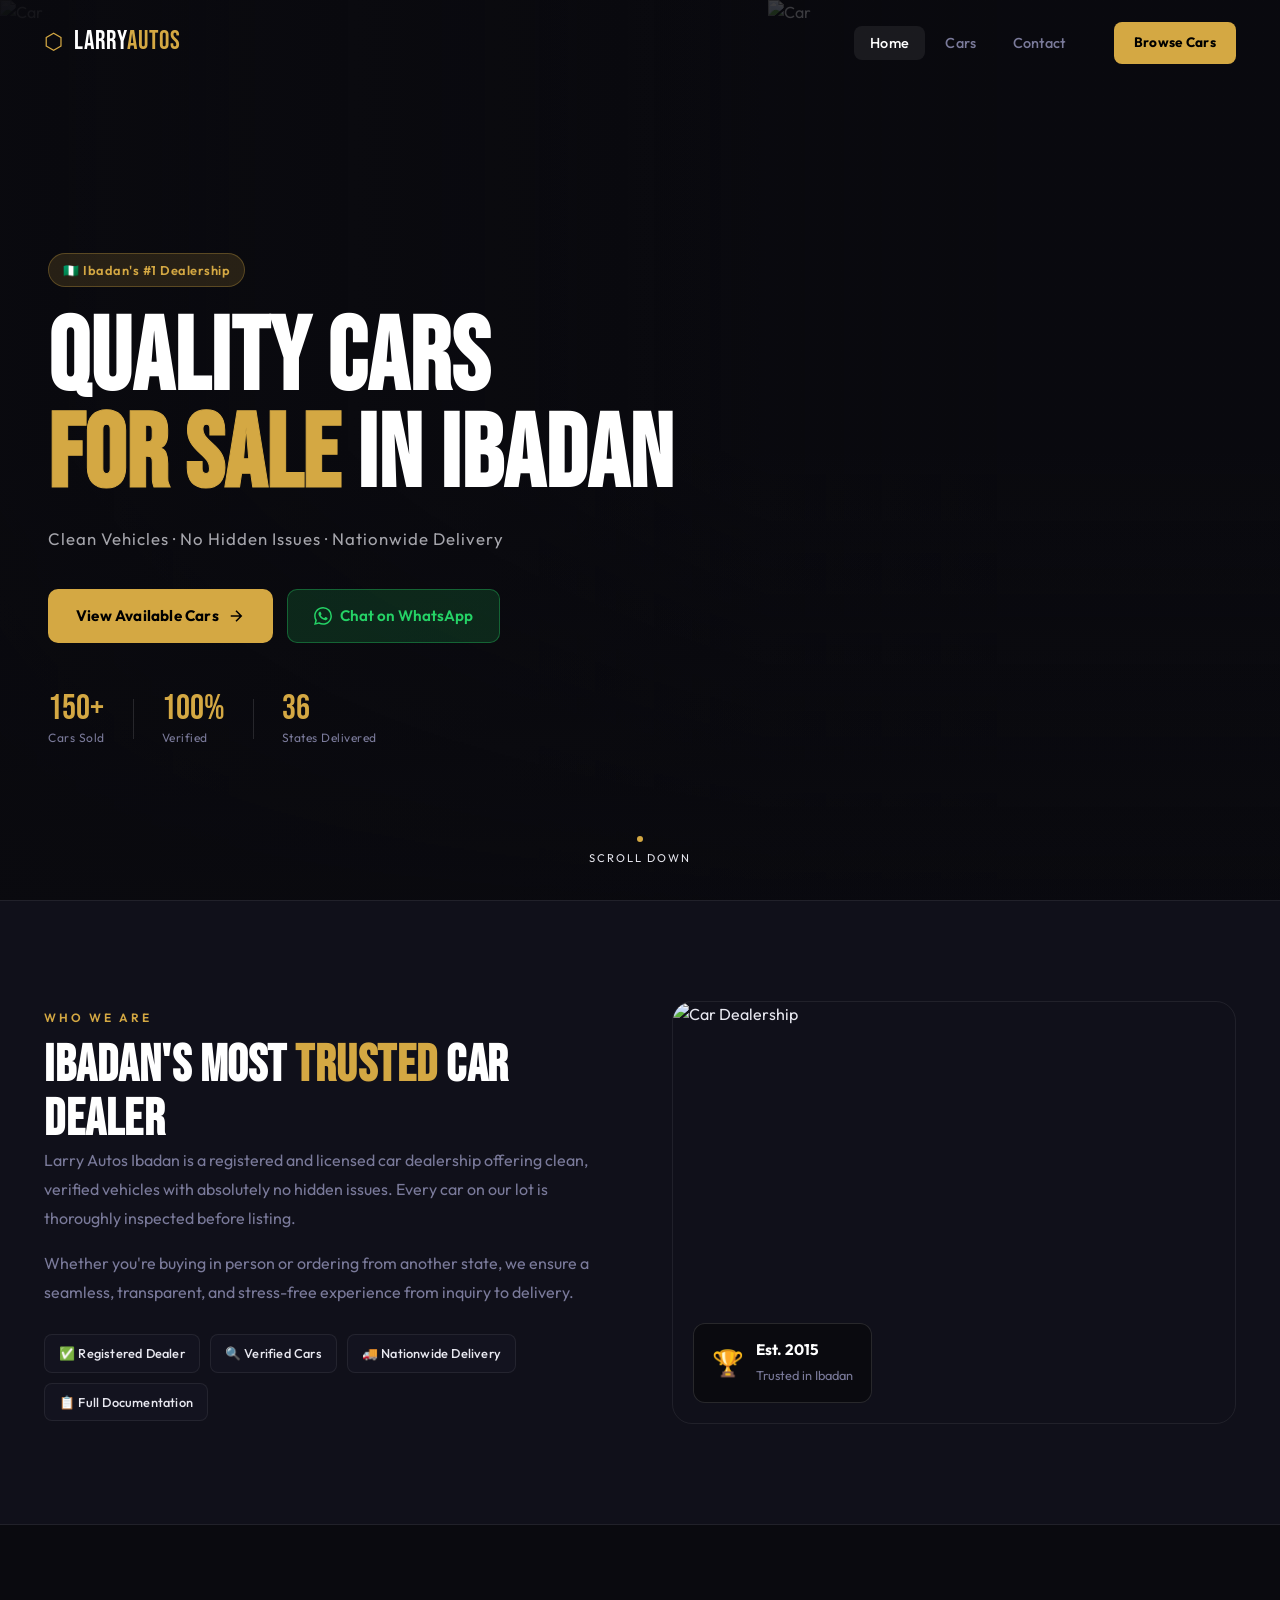
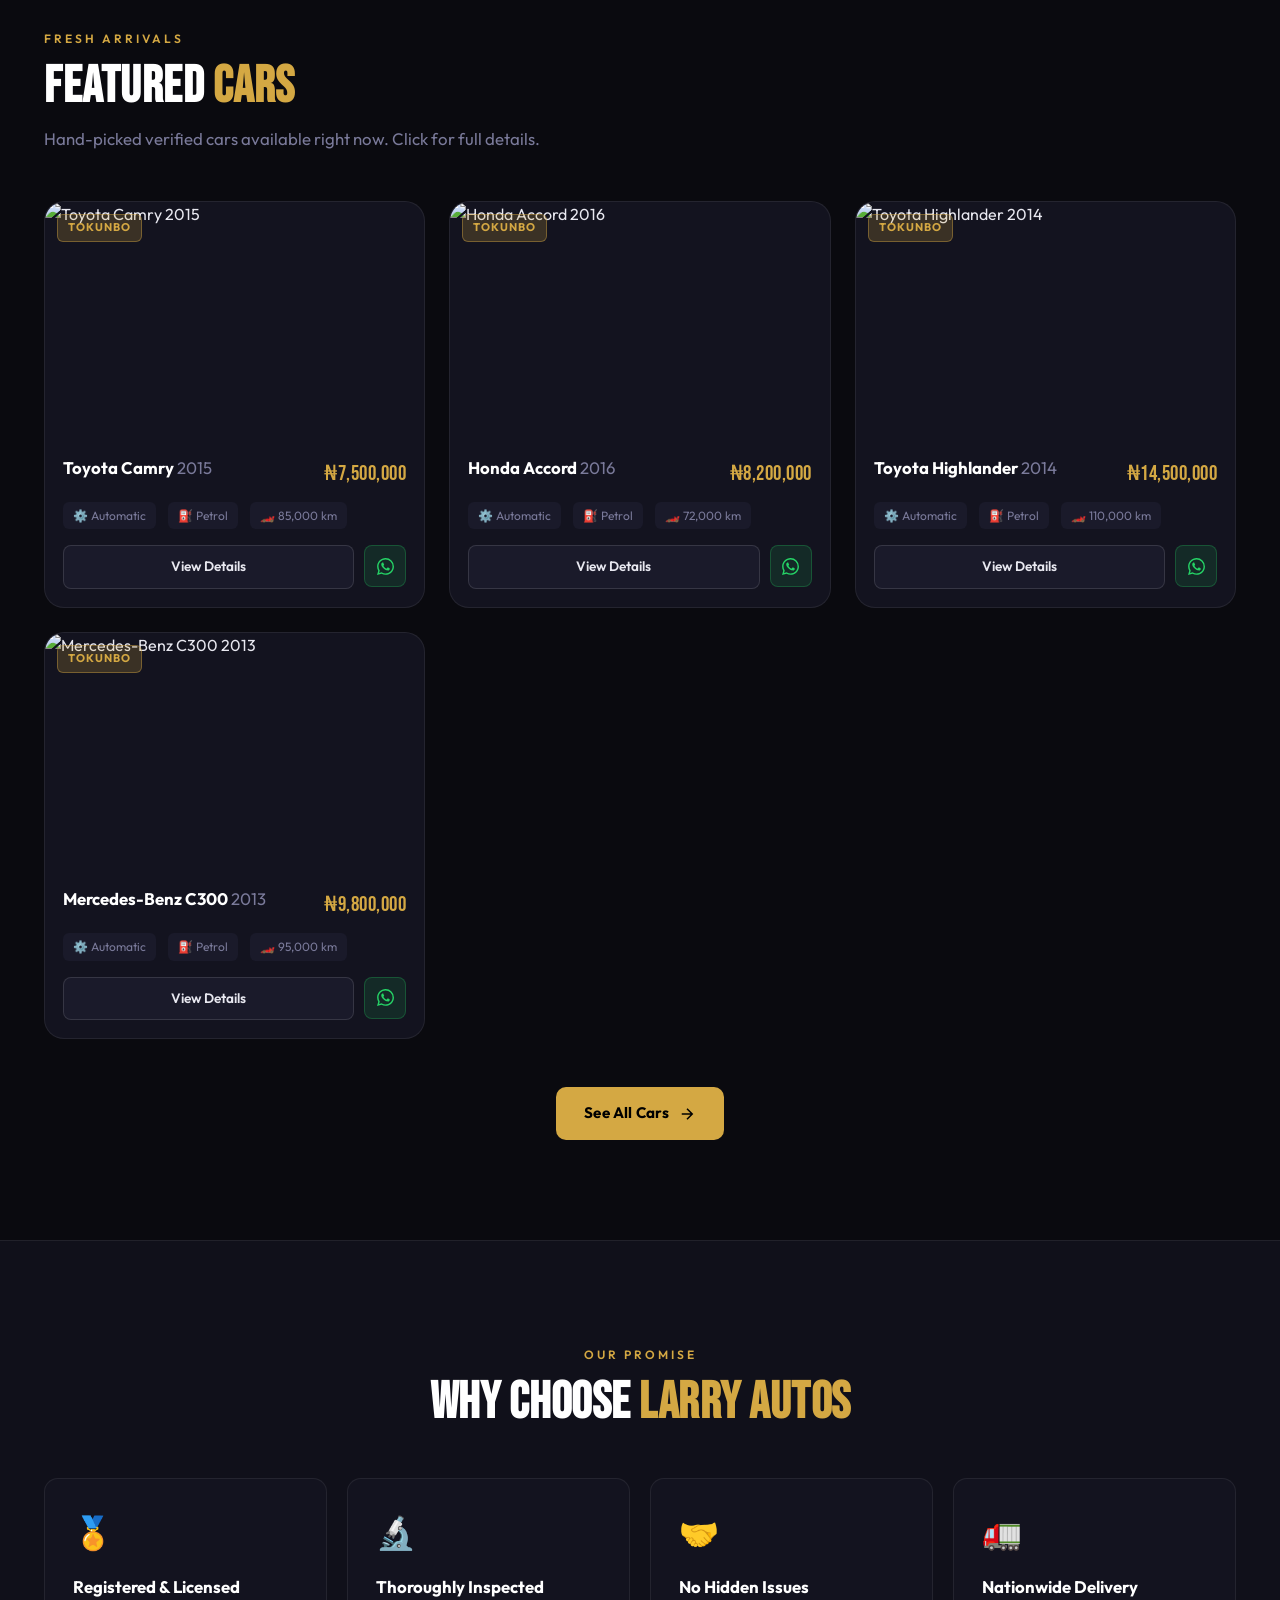
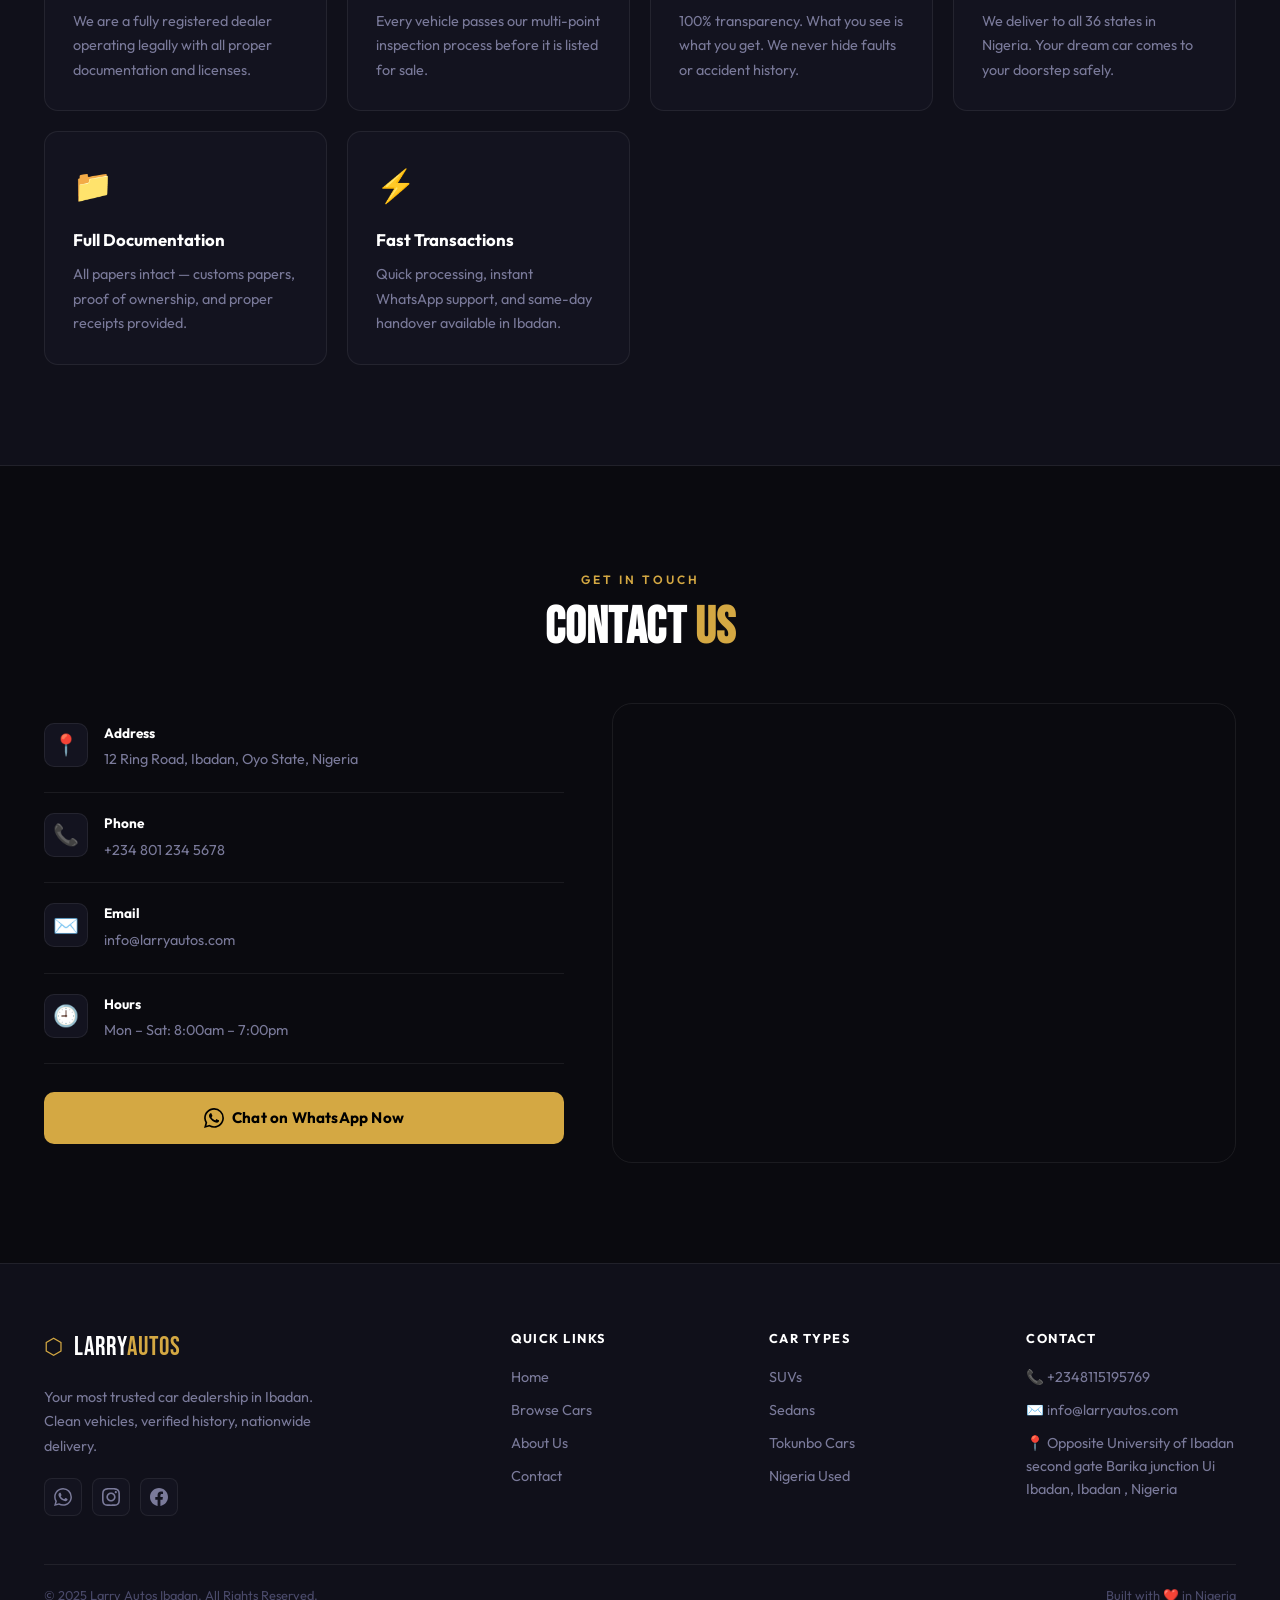
==== commit c87575ee: "Add" ====
--- a/index.html
+++ b/index.html
@@ -51,7 +51,7 @@
         View Available Cars
         <svg width="18" height="18" viewBox="0 0 24 24" fill="none" stroke="currentColor" stroke-width="2"><path d="M5 12h14M12 5l7 7-7 7"/></svg>
       </a>
-      <a href="https://wa.me/2348012345678?text=Hello%20Larry%20Autos%2C%20I%20want%20to%20buy%20a%20car" target="_blank" class="btn-whatsapp">
+      <a href="https://wa.me/2348115195769?text=Hello%20Larry%20Autos%2C%20I%20want%20to%20buy%20a%20car" target="_blank" class="btn-whatsapp">
         <svg width="18" height="18" viewBox="0 0 24 24" fill="currentColor"><path d="M17.472 14.382c-.297-.149-1.758-.867-2.03-.967-.273-.099-.471-.148-.67.15-.197.297-.767.966-.94 1.164-.173.199-.347.223-.644.075-.297-.15-1.255-.463-2.39-1.475-.883-.788-1.48-1.761-1.653-2.059-.173-.297-.018-.458.13-.606.134-.133.298-.347.446-.52.149-.174.198-.298.298-.497.099-.198.05-.371-.025-.52-.075-.149-.669-1.612-.916-2.207-.242-.579-.487-.5-.669-.51-.173-.008-.371-.01-.57-.01-.198 0-.52.074-.792.372-.272.297-1.04 1.016-1.04 2.479 0 1.462 1.065 2.875 1.213 3.074.149.198 2.096 3.2 5.077 4.487.709.306 1.262.489 1.694.625.712.227 1.36.195 1.871.118.571-.085 1.758-.719 2.006-1.413.248-.694.248-1.289.173-1.413-.074-.124-.272-.198-.57-.347m-5.421 7.403h-.004a9.87 9.87 0 01-5.031-1.378l-.361-.214-3.741.982.998-3.648-.235-.374a9.86 9.86 0 01-1.51-5.26c.001-5.45 4.436-9.884 9.888-9.884 2.64 0 5.122 1.03 6.988 2.898a9.825 9.825 0 012.893 6.994c-.003 5.45-4.437 9.884-9.885 9.884m8.413-18.297A11.815 11.815 0 0012.05 0C5.495 0 .16 5.335.157 11.892c0 2.096.547 4.142 1.588 5.945L.057 24l6.305-1.654a11.882 11.882 0 005.683 1.448h.005c6.554 0 11.89-5.335 11.893-11.893a11.821 11.821 0 00-3.48-8.413z"/></svg>
         Chat on WhatsApp
       </a>
@@ -206,7 +206,7 @@
             <span>Mon – Sat: 8:00am – 7:00pm</span>
           </div>
         </div>
-        <a href="https://wa.me/2348012345678?text=Hello%20Larry%20Autos%2C%20I%27d%20like%20to%20inquire%20about%20a%20car." target="_blank" class="btn-primary wa-big">
+        <a href="https://wa.me/2348115195769?text=Hello%20Larry%20Autos%2C%20I%27d%20like%20to%20inquire%20about%20a%20car." target="_blank" class="btn-primary wa-big">
           <svg width="20" height="20" viewBox="0 0 24 24" fill="currentColor"><path d="M17.472 14.382c-.297-.149-1.758-.867-2.03-.967-.273-.099-.471-.148-.67.15-.197.297-.767.966-.94 1.164-.173.199-.347.223-.644.075-.297-.15-1.255-.463-2.39-1.475-.883-.788-1.48-1.761-1.653-2.059-.173-.297-.018-.458.13-.606.134-.133.298-.347.446-.52.149-.174.198-.298.298-.497.099-.198.05-.371-.025-.52-.075-.149-.669-1.612-.916-2.207-.242-.579-.487-.5-.669-.51-.173-.008-.371-.01-.57-.01-.198 0-.52.074-.792.372-.272.297-1.04 1.016-1.04 2.479 0 1.462 1.065 2.875 1.213 3.074.149.198 2.096 3.2 5.077 4.487.709.306 1.262.489 1.694.625.712.227 1.36.195 1.871.118.571-.085 1.758-.719 2.006-1.413.248-.694.248-1.289.173-1.413-.074-.124-.272-.198-.57-.347m-5.421 7.403h-.004a9.87 9.87 0 01-5.031-1.378l-.361-.214-3.741.982.998-3.648-.235-.374a9.86 9.86 0 01-1.51-5.26c.001-5.45 4.436-9.884 9.888-9.884 2.64 0 5.122 1.03 6.988 2.898a9.825 9.825 0 012.893 6.994c-.003 5.45-4.437 9.884-9.885 9.884m8.413-18.297A11.815 11.815 0 0012.05 0C5.495 0 .16 5.335.157 11.892c0 2.096.547 4.142 1.588 5.945L.057 24l6.305-1.654a11.882 11.882 0 005.683 1.448h.005c6.554 0 11.89-5.335 11.893-11.893a11.821 11.821 0 00-3.48-8.413z"/></svg>
           Chat on WhatsApp Now
         </a>
@@ -261,9 +261,9 @@
       <div class="footer-col">
         <h4>Contact</h4>
         <ul>
-          <li>📞 +234 801 234 5678</li>
+          <li>📞 +2348115195769</li>
           <li>✉️ info@larryautos.com</li>
-          <li>📍 12 Ring Road, Ibadan</li>
+          <li>📍 Opposite University of Ibadan second gate Barika junction Ui Ibadan, Ibadan , Nigeria</li>
         </ul>
       </div>
     </div>
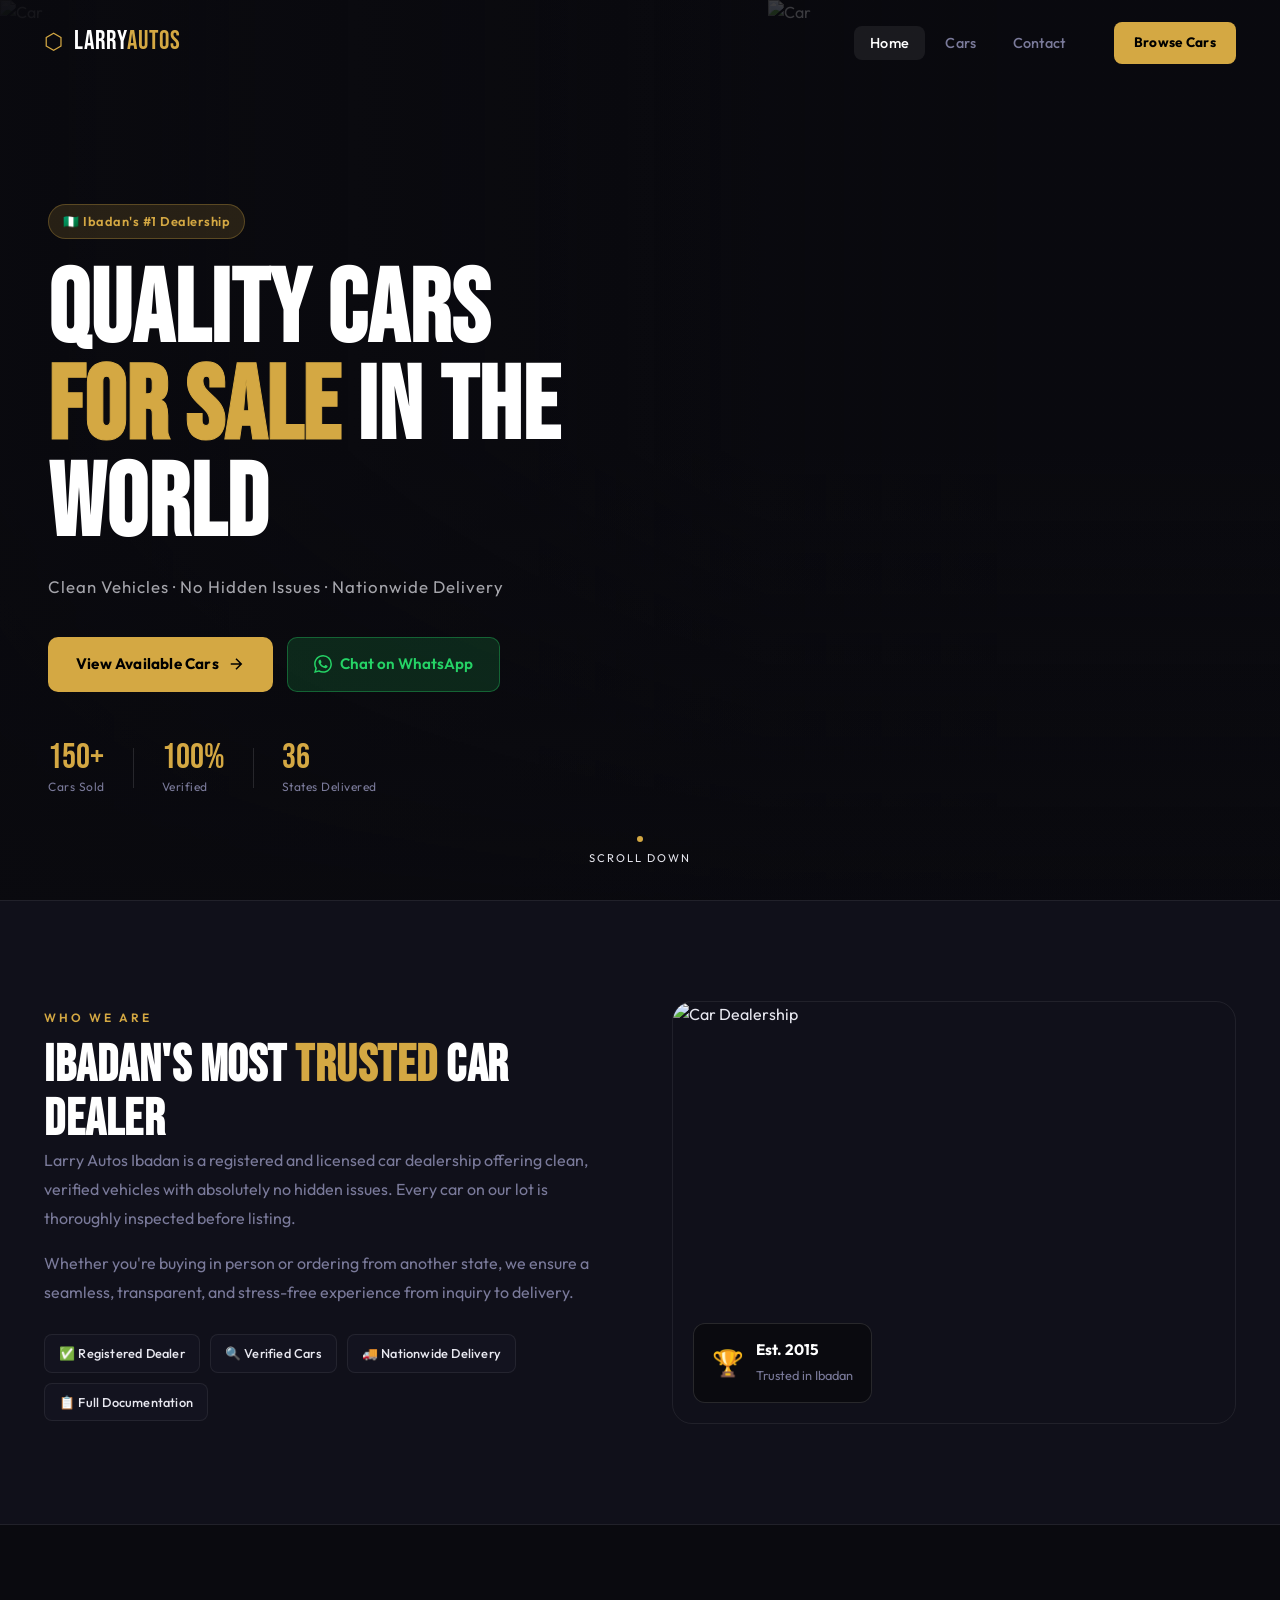
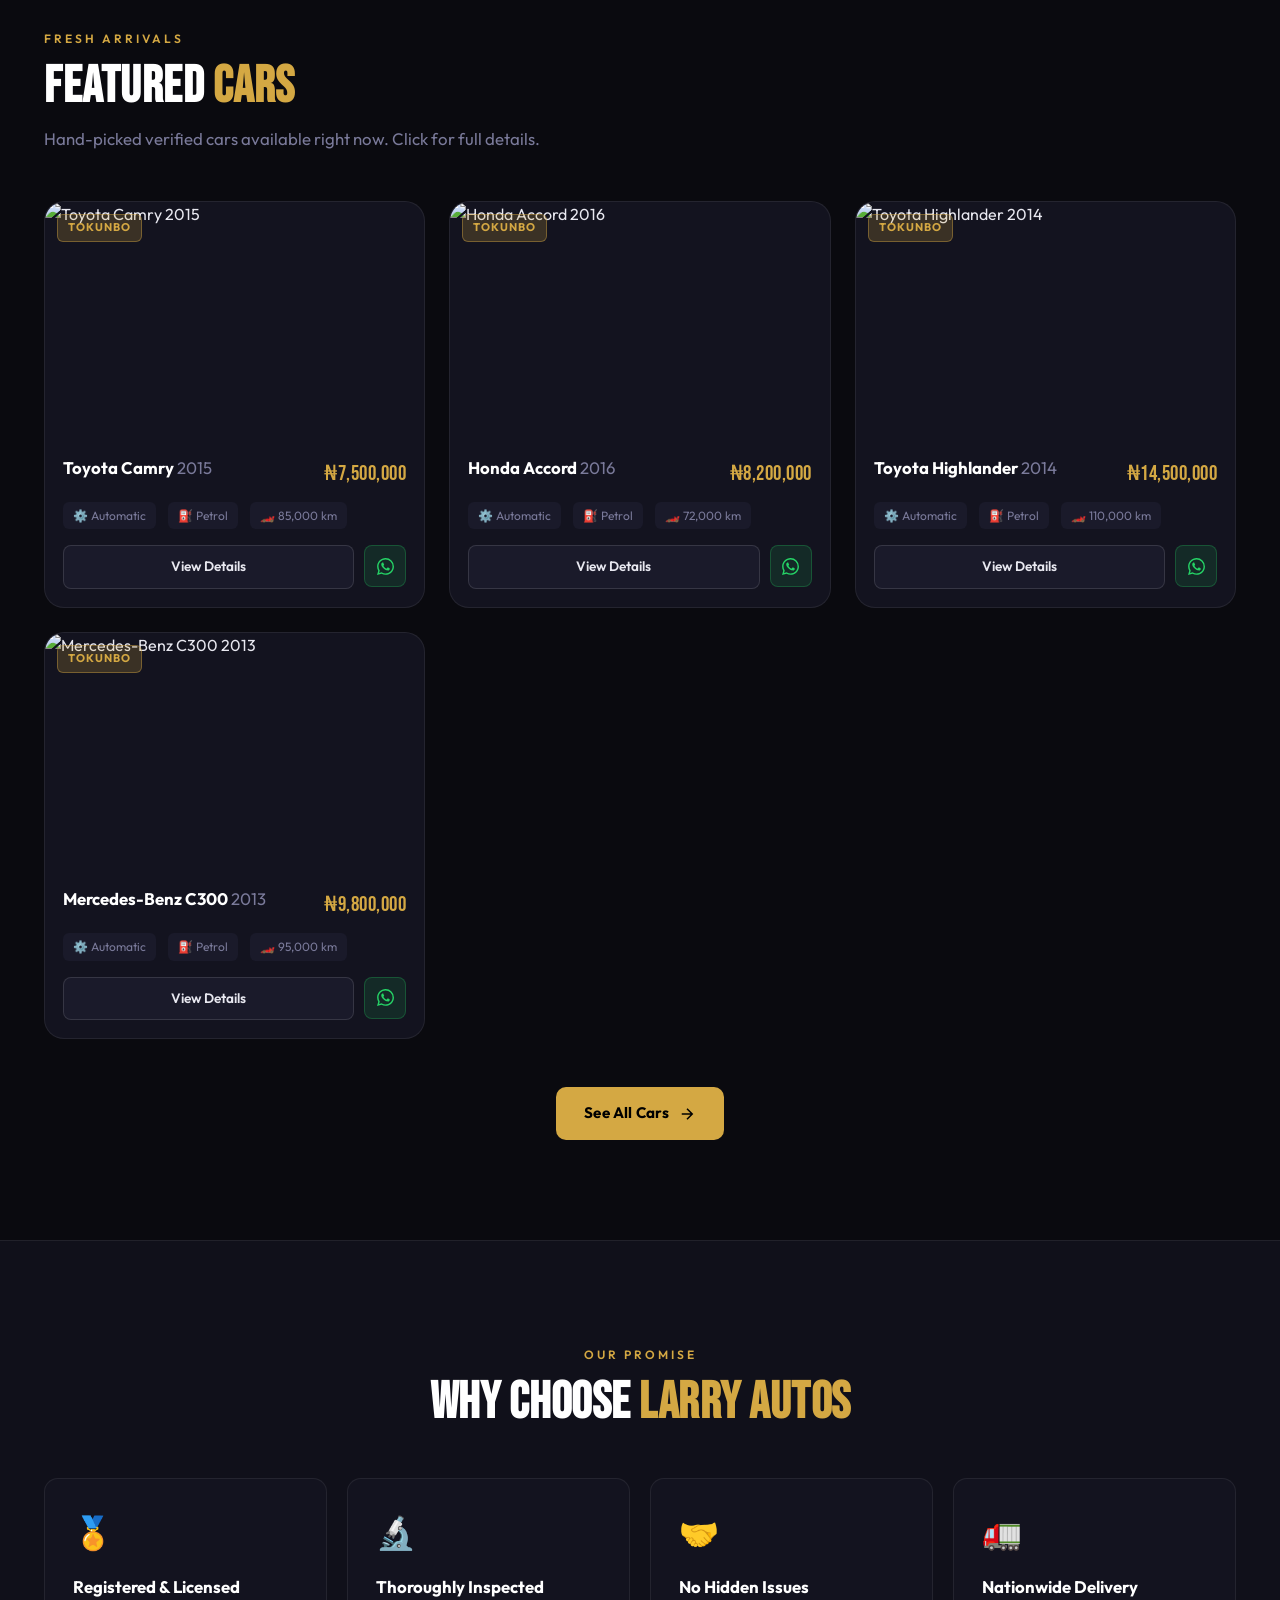
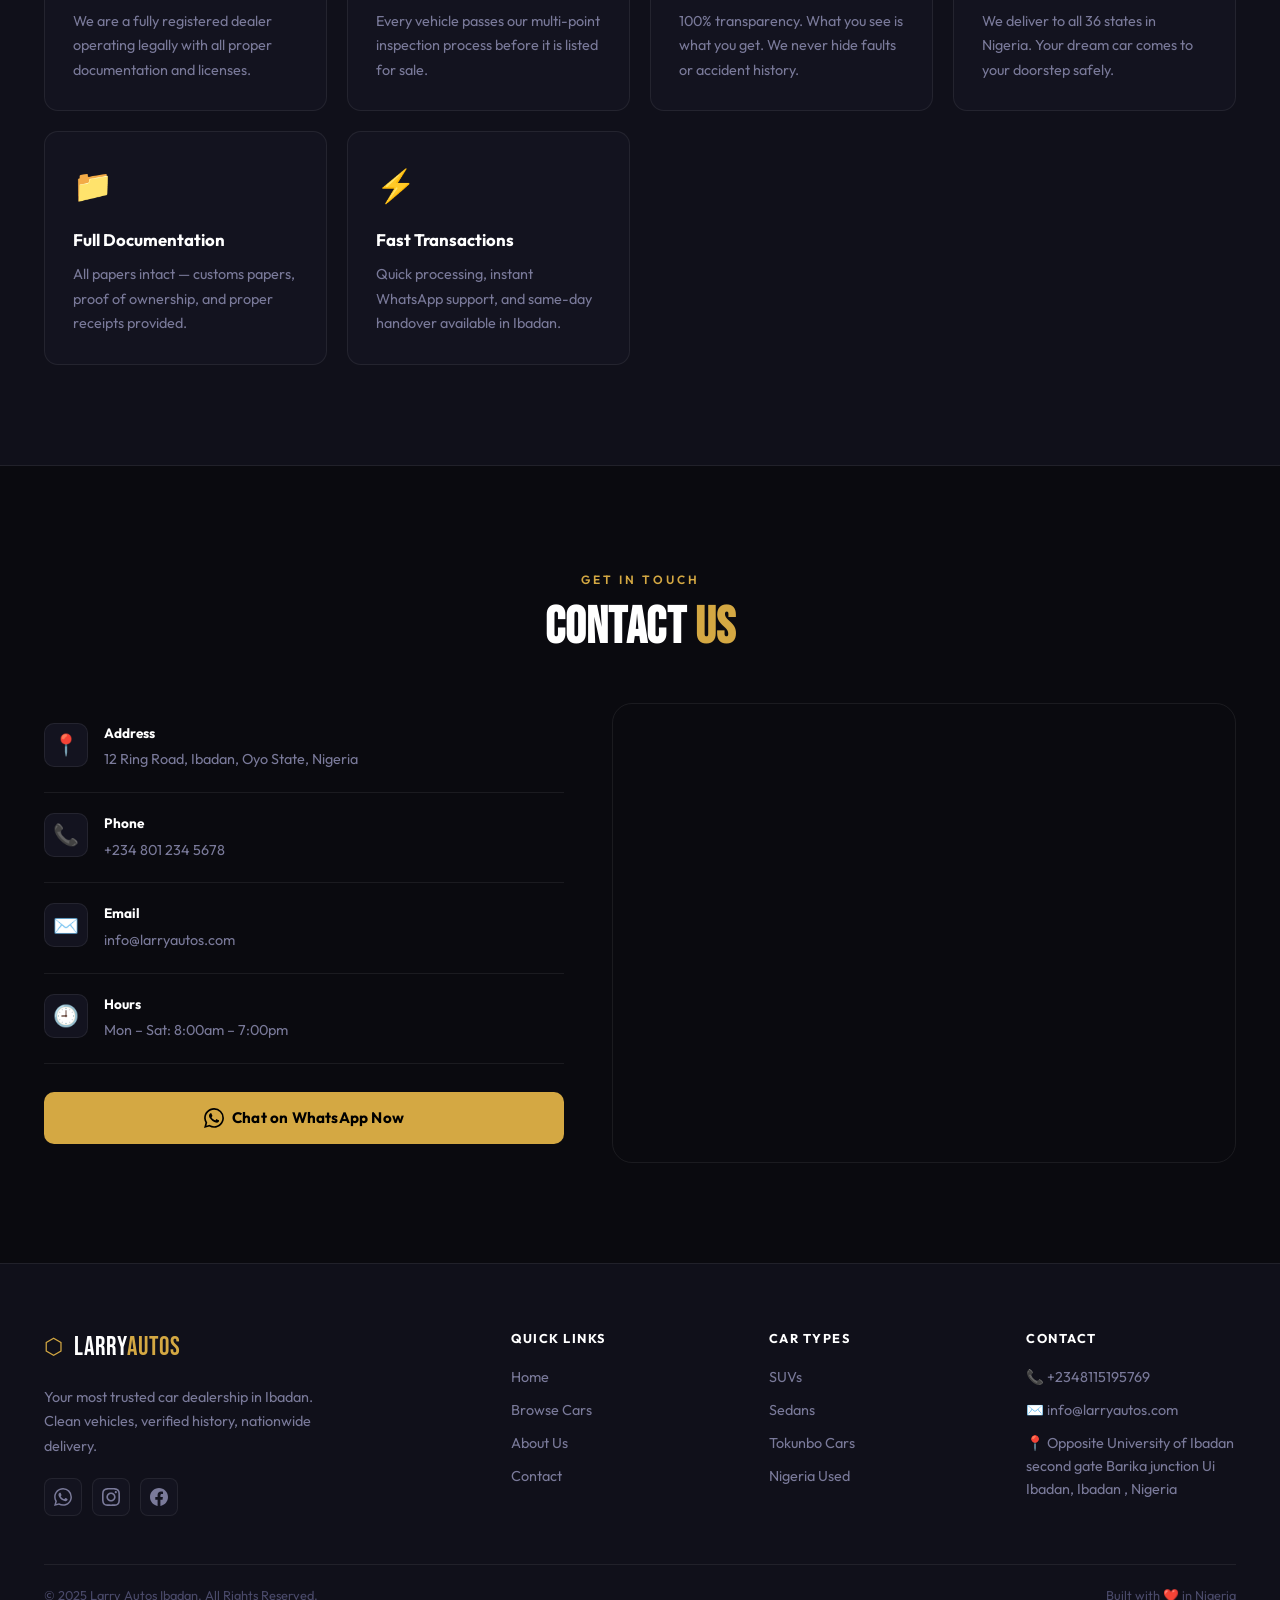
==== commit 51a0c20b: "For another client" ====
--- a/index.html
+++ b/index.html
@@ -43,7 +43,7 @@
     <div class="hero-badge">🇳🇬 Ibadan's #1 Dealership</div>
     <h1 class="hero-title">
       Quality Cars<br/>
-      <span class="hero-accent">For Sale</span> in Ibadan
+      <span class="hero-accent">For Sale</span> in the World
     </h1>
     <p class="hero-sub">Clean Vehicles · No Hidden Issues · Nationwide Delivery</p>
     <div class="hero-cta">
